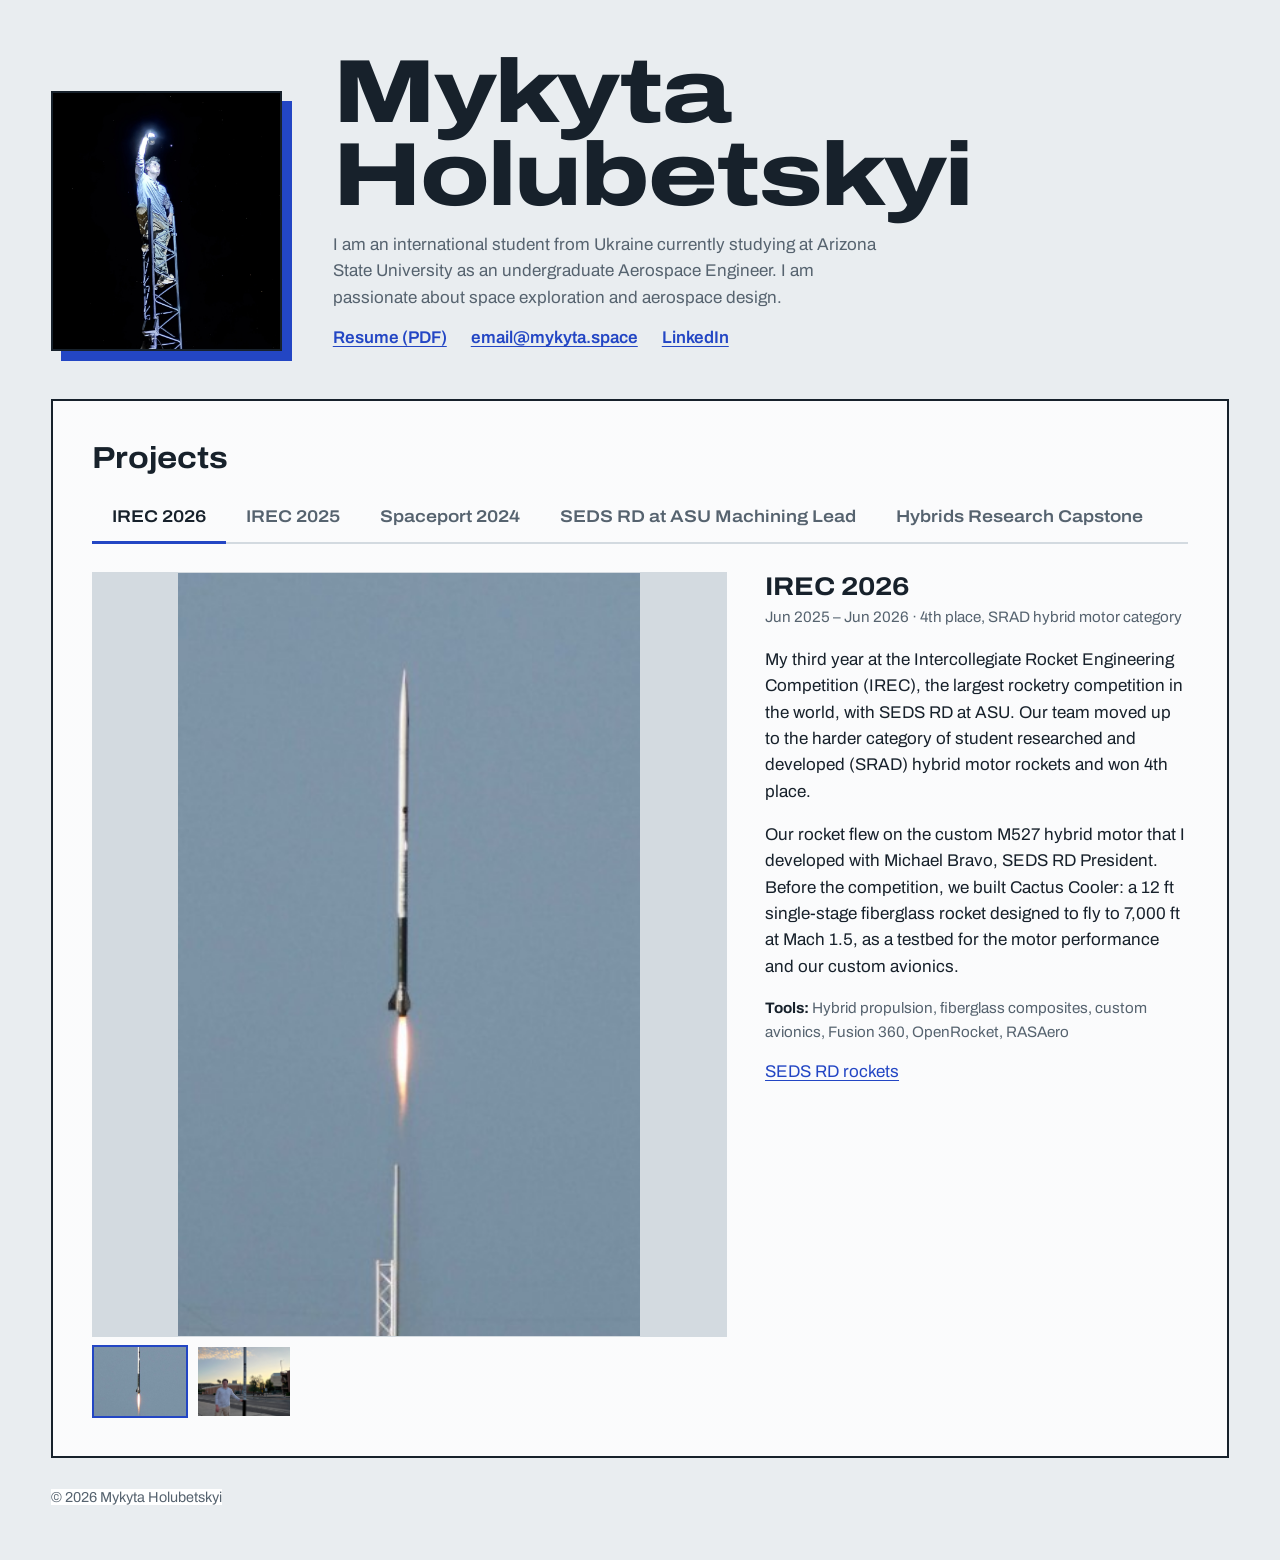
==== index.html @ a977752b "Rename Index.html to index.html" ====
<!DOCTYPE html>
<html lang="en">
<head>
  <meta charset="UTF-8">
  <meta name="viewport" content="width=device-width, initial-scale=1">
  <title>Mykyta Holubetskyi | Aerospace Engineering</title>
  <meta name="description" content="Mykyta Holubetskyi, aerospace engineering student at Arizona State University. Rocketry, hybrid propulsion, and machining projects.">

  <!-- Font (loads from Google Fonts) -->
  <link rel="preconnect" href="https://fonts.googleapis.com">
  <link rel="preconnect" href="https://fonts.gstatic.com" crossorigin>
  <link href="https://fonts.googleapis.com/css2?family=Archivo:wdth,wght@62..125,100..900&display=swap" rel="stylesheet">

  <script>
    // If a picture file is missing, show a gray box with the picture name.
    function ph(img) {
      img.onerror = null;
      var t = (img.alt || "Picture").replace(/[<&>]/g, "");
      img.src = "data:image/svg+xml;charset=utf-8," + encodeURIComponent(
        '<svg xmlns="http://www.w3.org/2000/svg" width="800" height="600">' +
        '<rect width="100%" height="100%" fill="#C9D3DB"/>' +
        '<text x="50%" y="50%" font-family="sans-serif" font-size="30" fill="#56636F" ' +
        'text-anchor="middle" dominant-baseline="middle">' + t + '</text></svg>');
    }
  </script>

  <style>
    /* ===== COLORS: change these to change the look ===== */
    :root {
      --paper: #E9EDF0;   /* page background */
      --grid:  #D3DAE0;   /* lines and empty picture areas */
      --ink:   #17212B;   /* main text and borders */
      --muted: #56636F;   /* small text */
      --accent:#2346C4;   /* links and highlights */
      --card:  #FFFFFF;   /* content areas */
    }
    @media (prefers-color-scheme: dark) {
      :root {
        --paper: #121A22; --grid: #1D2833; --ink: #E6ECF1;
        --muted: #9AA7B3; --accent: #7C97FF; --card: #18222C;
      }
    }

    * { box-sizing: border-box; }
    [hidden] { display: none !important; }

    /* ===== BACKGROUND: the picture file is images/background.jpg ===== */
    body {
      margin: 0;
      font-family: "Archivo", system-ui, -apple-system, "Segoe UI", Roboto, sans-serif;
      font-size: 1.0625rem;
      line-height: 1.55;
      color: var(--ink);
      background: var(--paper) url("images/background.jpg") center / cover fixed;
    }

    a { color: var(--accent); text-underline-offset: 3px; }
    :focus-visible { outline: 3px solid var(--accent); outline-offset: 2px; }

    .skip { position: absolute; left: -9999px; }
    .skip:focus { left: 16px; top: 16px; z-index: 10; background: var(--card); padding: 8px 12px; }

    /* ===== PAGE WIDTH: change max-width to make the site wider or narrower ===== */
    .page {
      max-width: 1440px;
      margin: 0 auto;
      padding: clamp(20px, 4vw, 64px);
    }

    /* ===== HEADER: photo and name ===== */
    .hero {
      display: grid;
      grid-template-columns: auto 1fr;
      gap: clamp(20px, 4vw, 56px);
      align-items: end;
      margin-bottom: 48px;
    }
    .photo {
      display: block;
      width: clamp(140px, 18vw, 260px);
      aspect-ratio: 1;
      object-fit: cover;
      border: 2px solid var(--ink);
      box-shadow: 10px 10px 0 var(--accent);
      background: var(--grid);
    }
    .name {
      margin: 0 0 16px;
      font-stretch: 125%;
      font-weight: 800;
      font-size: clamp(2.6rem, 7vw, 6.5rem);
      line-height: 0.92;
      letter-spacing: -0.02em;
      overflow-wrap: anywhere;
    }
    .role { margin: 0 0 14px; color: var(--muted); max-width: 56ch; }
    .links { list-style: none; padding: 0; margin: 0; display: flex; flex-wrap: wrap; gap: 8px 24px; }
    .links a { font-weight: 600; }

    /* ===== SECTIONS ===== */
    .panel {
      background: var(--card);
      border: 2px solid var(--ink);
      padding: clamp(20px, 3vw, 44px);
    }
    .panel + .panel { margin-top: 28px; }
    .panel h2 { font-stretch: 112%; font-size: 1.9rem; line-height: 1.2; margin: 0 0 18px; }

    /* Background picture of the Projects section.
       Change 80% to a lower value to see more of the picture. */
    .projects-panel {
      background:
        linear-gradient(
          color-mix(in srgb, var(--card) 80%, transparent),
          color-mix(in srgb, var(--card) 80%, transparent)
        ),
        url("images/projects-background.jpg") center / cover;
    }

    /* ===== PROJECTS ===== */
    .project-tabs {
      display: flex;
      flex-wrap: wrap;
      border-bottom: 2px solid var(--grid);
      margin-bottom: 28px;
    }
    .project-tabs button {
      font: inherit;
      font-stretch: 112%;
      font-weight: 600;
      padding: 10px 20px;
      margin-bottom: -2px;
      background: none;
      color: var(--muted);
      border: 0;
      border-bottom: 3px solid transparent;
      cursor: pointer;
    }
    .project-tabs button:hover { color: var(--ink); }
    .project-tabs button[aria-selected="true"] { color: var(--ink); border-bottom-color: var(--accent); }

    .project {
      display: grid;
      grid-template-columns: minmax(0, 1.5fr) minmax(0, 1fr);
      gap: clamp(24px, 3vw, 48px);
      align-items: start;
    }

    /* LARGE PICTURE: shows the full picture, not taller than 85% of the screen */
    .gallery-main {
      display: block;
      width: 100%;
      height: auto;
      max-height: 85vh;
      object-fit: contain;
      border: 1px solid var(--grid);
      background: var(--grid);
    }
    .thumbs { display: flex; flex-wrap: wrap; gap: 8px; margin-top: 8px; }
    .thumb { width: 96px; padding: 0; background: none; border: 2px solid transparent; cursor: pointer; }
    .thumb img { display: block; width: 100%; aspect-ratio: 4 / 3; object-fit: cover; }
    .thumb[aria-pressed="true"] { border-color: var(--accent); }

    .project h3 { font-stretch: 112%; font-size: 1.6rem; line-height: 1.2; margin: 0 0 4px; }
    .dates { margin: 0 0 14px; color: var(--muted); font-size: 0.95rem; }
    .project-info p { max-width: 60ch; }
    .tools { color: var(--muted); font-size: 0.95rem; }
    .tools strong { color: var(--ink); }

    footer { margin-top: 28px; color: var(--muted); font-size: 0.9rem; }
    footer span { background: var(--card); }

    /* ===== PHONES AND SMALL SCREENS ===== */
    @media (max-width: 800px) {
      .hero { grid-template-columns: 1fr; align-items: start; }
      .project { grid-template-columns: 1fr; }
      .thumb { width: 72px; }
    }
  </style>
</head>
<body>
  <a class="skip" href="#main">Skip to content</a>

  <div class="page">

    <!-- ===== HEADER ===== -->
    <header class="hero">
      <img class="photo" src="images/Aura_Farming_1.jpg" alt="Photo of Mykyta" width="260" height="260" onerror="ph(this)">
      <div>
        <h1 class="name">Mykyta<br>Holubetskyi</h1>
        <p class="role">I am an international student from Ukraine currently studying at Arizona State University as an
undergraduate Aerospace Engineer. I am passionate about space exploration and aerospace design.</p>
        <ul class="links">
          <li><a href="Job_Resume_3.pdf" target="_blank" rel="noopener">Resume (PDF)</a></li>
          <li><a href="mailto:email@mykyta.space">email@mykyta.space</a></li>
          <li><a href="https://www.linkedin.com/in/mykyta-holubetskyi">LinkedIn</a></li>
        </ul>
      </div>
    </header>

    <main id="main">

      <!-- ===== PROJECTS ===== -->
      <section class="panel projects-panel" aria-labelledby="projects-title">
        <h2 id="projects-title">Projects</h2>

        <!-- Project names. Each project needs ONE button here. -->
        <div class="project-tabs" role="tablist" aria-label="Projects">
          <button role="tab" id="tab-p1" aria-controls="p1" aria-selected="true">IREC 2026</button>
          <button role="tab" id="tab-p2" aria-controls="p2" aria-selected="false" tabindex="-1">IREC 2025</button>
          <button role="tab" id="tab-p3" aria-controls="p3" aria-selected="false" tabindex="-1">Spaceport 2024</button>
          <button role="tab" id="tab-p4" aria-controls="p4" aria-selected="false" tabindex="-1">SEDS RD at ASU Machining Lead</button>
          <button role="tab" id="tab-p5" aria-controls="p5" aria-selected="false" tabindex="-1">Hybrids Research Capstone</button>
        </div>

        <!-- PROJECT 1 -->
        <article id="p1" class="project" role="tabpanel" aria-labelledby="tab-p1">
          <div class="gallery">
            <img class="gallery-main" src="images/IREC_2026_1.jpg" alt="IREC 2026, picture 1" onerror="ph(this)">
            <div class="thumbs">
              <button class="thumb" aria-pressed="true"><img src="images/IREC_2026_1.jpg" alt="IREC 2026, picture 1" onerror="ph(this)"></button>
              <button class="thumb" aria-pressed="false"><img src="images/IREC_2026_2.jpg" alt="IREC 2026, picture 2" onerror="ph(this)"></button>
            </div>
          </div>
          <div class="project-info">
            <h3>IREC 2026</h3>
            <p class="dates">Jun 2025 – Jun 2026 · 4th place, SRAD hybrid motor category</p>
            <p>My third year at the Intercollegiate Rocket Engineering Competition (IREC), the largest rocketry competition in the world, with SEDS RD at ASU. Our team moved up to the harder category of student researched and developed (SRAD) hybrid motor rockets and won 4th place.</p>
            <p>Our rocket flew on the custom M527 hybrid motor that I developed with Michael Bravo, SEDS RD President. Before the competition, we built Cactus Cooler: a 12 ft single-stage fiberglass rocket designed to fly to 7,000 ft at Mach 1.5, as a testbed for the motor performance and our custom avionics.</p>
            <p class="tools"><strong>Tools:</strong> Hybrid propulsion, fiberglass composites, custom avionics, Fusion 360, OpenRocket, RASAero</p>
            <a href="https://seds-rd.space/rockets/" target="_blank" rel="noopener">SEDS RD rockets</a>
          </div>
        </article>

        <!-- PROJECT 2 -->
        <article id="p2" class="project" role="tabpanel" aria-labelledby="tab-p2" hidden>
          <div class="gallery">
            <img class="gallery-main" src="images/IREC_2025_1.jpg" alt="IREC 2025, picture 1" onerror="ph(this)">
            <div class="thumbs">
              <button class="thumb" aria-pressed="true"><img src="images/IREC_2025_1.jpg" alt="IREC 2025, picture 1" onerror="ph(this)"></button>
              <button class="thumb" aria-pressed="false"><img src="images/IREC_2025_2.jpg" alt="IREC 2025, picture 2" onerror="ph(this)"></button>
            </div>
          </div>
          <div class="project-info">
            <h3>IREC 2025</h3>
            <p class="dates">Jun 2024 – Jun 2025 · 7th place, COTS solid motor category</p>
            <p>My second IREC with SEDS RD at ASU. Our team competed in the commercial off-the-shelf (COTS) solid motor category and won 7th place in the category, and 12th place overall out of more than 170 teams from around the world.</p>
            <p>As the team grew, I worked as part of a large team with many specialized subteams. My roles across IREC included Propulsion Co-Lead, Lead Machinist, composite manufacturing, and CAD and simulation.</p>
            <p class="tools"><strong>Tools:</strong> Fusion 360, OpenRocket, RASAero, Ansys, composites, CNC, lathe</p>
            <a href="https://seds-rd.space/dustdevil/" target="_blank" rel="noopener">DustDevil rocket on the SEDS RD website</a>
          </div>
        </article>

        <!-- PROJECT 3 -->
        <article id="p3" class="project" role="tabpanel" aria-labelledby="tab-p3" hidden>
          <div class="gallery">
            <img class="gallery-main" src="images/Spaceport_2024_1.jpg" alt="Spaceport 2024, picture 1" onerror="ph(this)">
            <div class="thumbs">
              <button class="thumb" aria-pressed="true"><img src="images/Spaceport_2024_1.jpg" alt="Spaceport 2024, picture 1" onerror="ph(this)"></button>
              <button class="thumb" aria-pressed="false"><img src="images/Spaceport_2024_2.jpg" alt="Spaceport 2024, picture 2" onerror="ph(this)"></button>
            </div>
          </div>
          <div class="project-info">
            <h3>Spaceport 2024</h3>
            <p class="dates">Sep 2023 – Jun 2024 · Sportsmanship Award</p>
            <p>My first IREC, at the Spaceport America Cup, with SEDS RD at ASU. The club restarted in 2024, and I was part of it from the beginning. On a small team, I worked personally on every part of our rocket, Project Wumbo. Our team won the Sportsmanship Award.</p>
            <p>In the same year, I earned my NAR Level 1 and Level 2 high-power rocketry certifications. I designed, simulated, launched, and recovered two personal rockets: one significantly modified kit and one built from scratch.</p>
            <p class="tools"><strong>Tools:</strong> OpenRocket, RASAero, Ansys, Fusion 360</p>
            <a href="https://seds-rd.space/wumbo/" target="_blank" rel="noopener">Project Wumbo on the SEDS RD website</a>
          </div>
        </article>

        <!-- PROJECT 4 -->
        <article id="p4" class="project" role="tabpanel" aria-labelledby="tab-p4" hidden>
          <div class="gallery">
            <img class="gallery-main" src="images/Machining_1.jpg" alt="Machining, picture 1" onerror="ph(this)">
            <div class="thumbs">
              <button class="thumb" aria-pressed="true"><img src="images/Machining_1.jpg" alt="Machining, picture 1" onerror="ph(this)"></button>
              <button class="thumb" aria-pressed="false"><img src="images/Machining_2.jpg" alt="Machining, picture 2" onerror="ph(this)"></button>
              <button class="thumb" aria-pressed="false"><img src="images/Machining_3.jpg" alt="Machining, picture 3" onerror="ph(this)"></button>
              <button class="thumb" aria-pressed="false"><img src="images/Machining_4.jpg" alt="Machining, picture 4" onerror="ph(this)"></button>
              <button class="thumb" aria-pressed="false"><img src="images/Machining_5.jpg" alt="Machining, picture 5" onerror="ph(this)"></button>
              <button class="thumb" aria-pressed="false"><img src="images/Machining_6.jpg" alt="Machining, picture 6" onerror="ph(this)"></button>
              <button class="thumb" aria-pressed="false"><img src="images/Machining_7.jpg" alt="Machining, picture 7" onerror="ph(this)"></button>
              <button class="thumb" aria-pressed="false"><img src="images/Machining_8.jpg" alt="Machining, picture 8" onerror="ph(this)"></button>
            </div>
          </div>
          <div class="project-info">
            <h3>SEDS RD at ASU Machining Lead</h3>
            <p class="dates">Oct 2023 – Present</p>
            <p>As Lead Machinist for the Students for the Exploration and Development of Space Rocketry Division (SEDS RD) at ASU, I manufacture parts for our competition rockets and motor test hardware.</p>
            <p>I grew from a member of a small team working on every part of the rocket to leading others on complex collaborative projects. I also led a Rocketry Certification Class of 8 new members, where I taught rocketry fundamentals and guided them to their L1 certification.</p>
            <p class="tools"><strong>Tools:</strong> CNC, lathe, TIG welding, MIG welding, soldering, composites, Fusion 360</p>
            <a href="https://seds-rd.space/" target="_blank" rel="noopener">SEDS RD at ASU website</a>
          </div>
        </article>

        <!-- PROJECT 5 -->
        <article id="p5" class="project" role="tabpanel" aria-labelledby="tab-p5" hidden>
          <div class="gallery">
            <img class="gallery-main" src="images/Hybrids_1.jpg" alt="Hybrid motor research, picture 1" onerror="ph(this)">
            <div class="thumbs">
              <button class="thumb" aria-pressed="true"><img src="images/Hybrids_1.jpg" alt="Hybrid motor research, picture 1" onerror="ph(this)"></button>
              <button class="thumb" aria-pressed="false"><img src="images/Hybrids_2.jpg" alt="Hybrid motor research, picture 2" onerror="ph(this)"></button>
            </div>
          </div>
          <div class="project-info">
            <h3>Hybrids Research Capstone</h3>
            <p class="dates">Sep 2025 – Jun 2026 · Custom Hybrid Motor M527</p>
            <p>With Michael Bravo, SEDS RD President, I developed a custom liquid nitrous oxide hybrid rocket motor for IREC 2026. The motor uses a 3D printed fuel grain with complex geometry and reached 600.51 lbf peak thrust.</p>
            <p>To test the motor, we developed a static fire test stand with a load cell and a fueling setup, and conducted 8 hot fires. I diagnosed and fixed defective valves, leaking piping, cryogenic temperature management, and suboptimal ignition.</p>
            <p class="tools"><strong>Tools:</strong> Hybrid propulsion, liquid nitrous oxide, 3D printed fuel grain, load cell data acquisition, static fire test stand, cryogenic fueling</p>
          </div>
        </article>

      </section>
    </main>

    <footer><span>&copy; <span id="year"></span> Mykyta Holubetskyi</span></footer>
  </div>

  <script>
    // Project tabs (mouse and keyboard)
    var tabs = Array.prototype.slice.call(document.querySelectorAll('.project-tabs [role="tab"]'));
    function select(tab, focus) {
      tabs.forEach(function (t) {
        var on = t === tab;
        t.setAttribute("aria-selected", on);
        t.tabIndex = on ? 0 : -1;
        var panel = document.getElementById(t.getAttribute("aria-controls"));
        if (panel) panel.hidden = !on;
      });
      if (focus) tab.focus();
    }
    tabs.forEach(function (t, i) {
      t.addEventListener("click", function () { select(t); });
      t.addEventListener("keydown", function (e) {
        var j = null;
        if (e.key === "ArrowRight") j = (i + 1) % tabs.length;
        else if (e.key === "ArrowLeft") j = (i - 1 + tabs.length) % tabs.length;
        else if (e.key === "Home") j = 0;
        else if (e.key === "End") j = tabs.length - 1;
        if (j !== null) { e.preventDefault(); select(tabs[j], true); }
      });
    });

    // Picture galleries: select a small picture to show it large
    document.querySelectorAll(".gallery").forEach(function (g) {
      var big = g.querySelector(".gallery-main");
      var thumbs = g.querySelectorAll(".thumb");
      thumbs.forEach(function (b) {
        b.addEventListener("click", function () {
          var img = b.querySelector("img");
          big.src = img.src;
          big.alt = img.alt;
          thumbs.forEach(function (x) { x.setAttribute("aria-pressed", x === b); });
        });
      });
    });

    document.getElementById("year").textContent = new Date().getFullYear();
  </script>
</body>
</html>
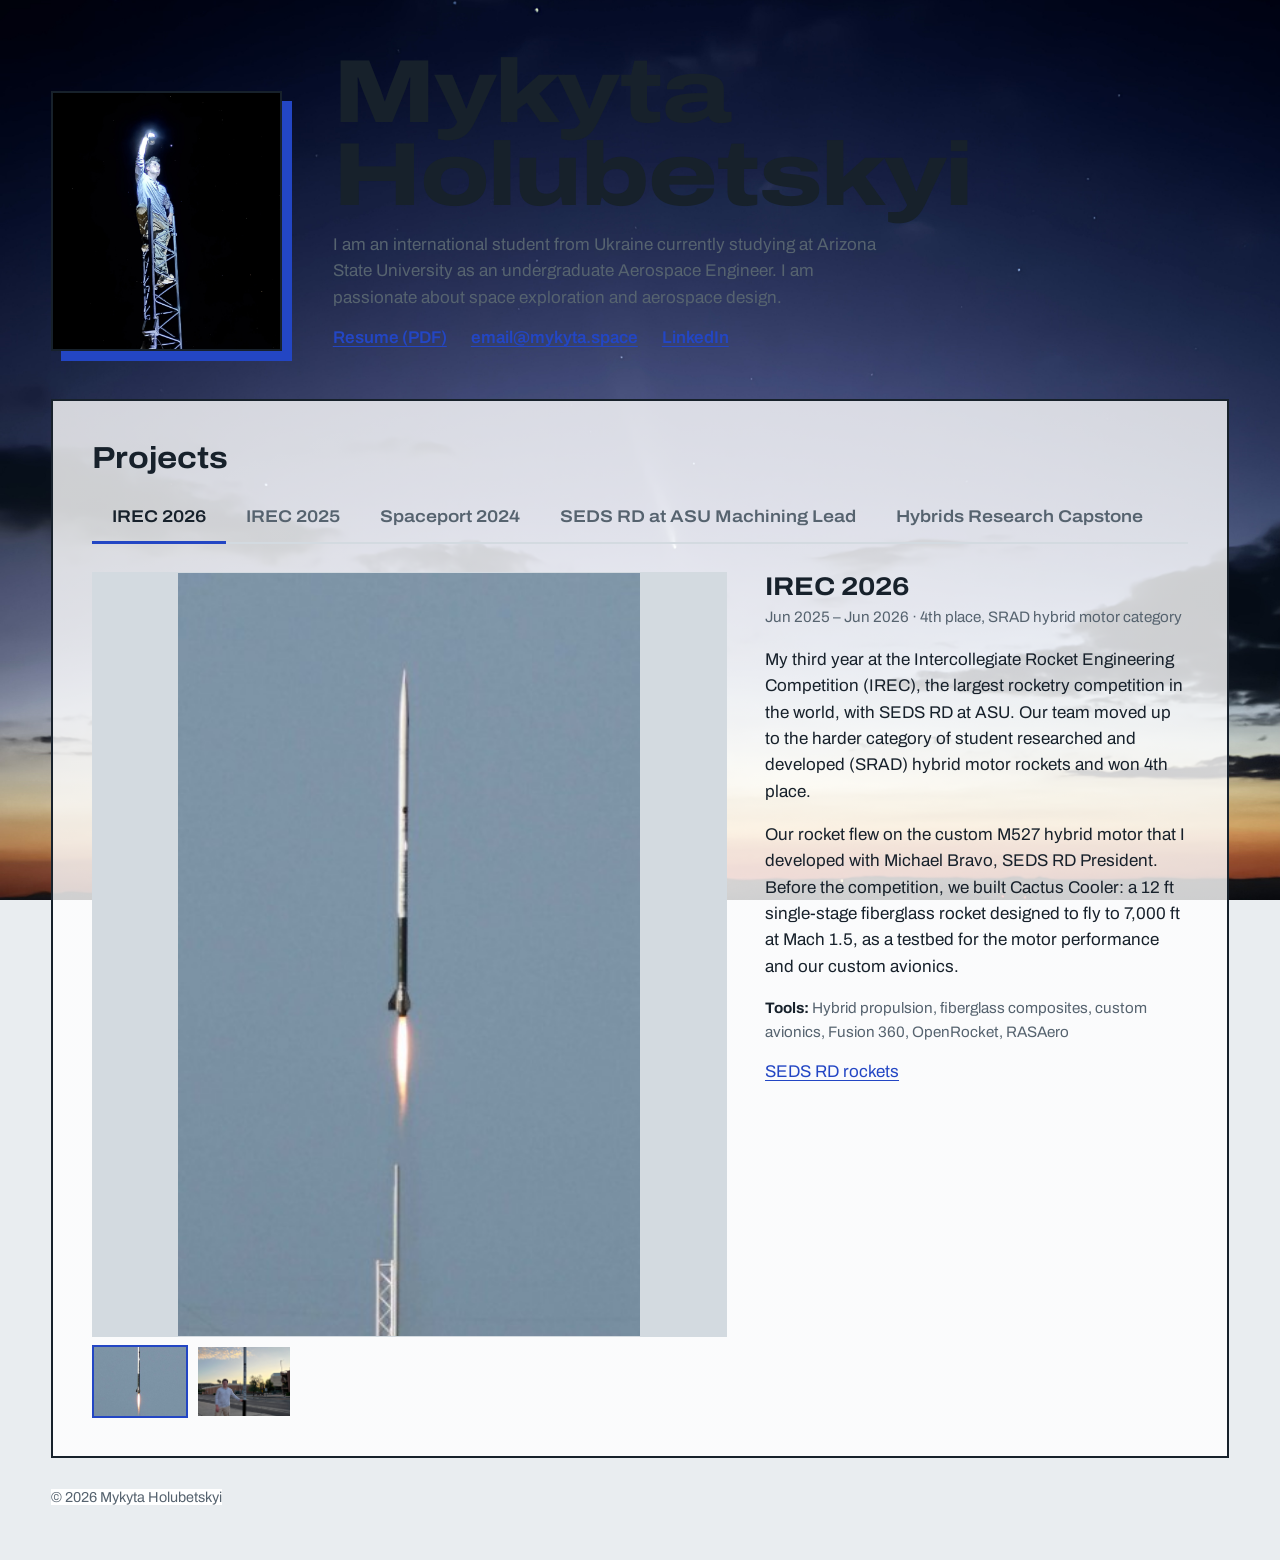
==== commit b481f8b2: "Update print statement to reflect farewell message" ====
--- a/index.html
+++ b/index.html
@@ -51,7 +51,7 @@
       font-size: 1.0625rem;
       line-height: 1.55;
       color: var(--ink);
-      background: var(--paper) url("images/background.jpg") center / cover fixed;
+      background: var(--paper) url("images/Background.jpg") center / cover fixed;
     }
 
     a { color: var(--accent); text-underline-offset: 3px; }
@@ -238,7 +238,6 @@
             <img class="gallery-main" src="images/IREC_2025_1.jpg" alt="IREC 2025, picture 1" onerror="ph(this)">
             <div class="thumbs">
               <button class="thumb" aria-pressed="true"><img src="images/IREC_2025_1.jpg" alt="IREC 2025, picture 1" onerror="ph(this)"></button>
-              <button class="thumb" aria-pressed="false"><img src="images/IREC_2025_2.jpg" alt="IREC 2025, picture 2" onerror="ph(this)"></button>
             </div>
           </div>
           <div class="project-info">
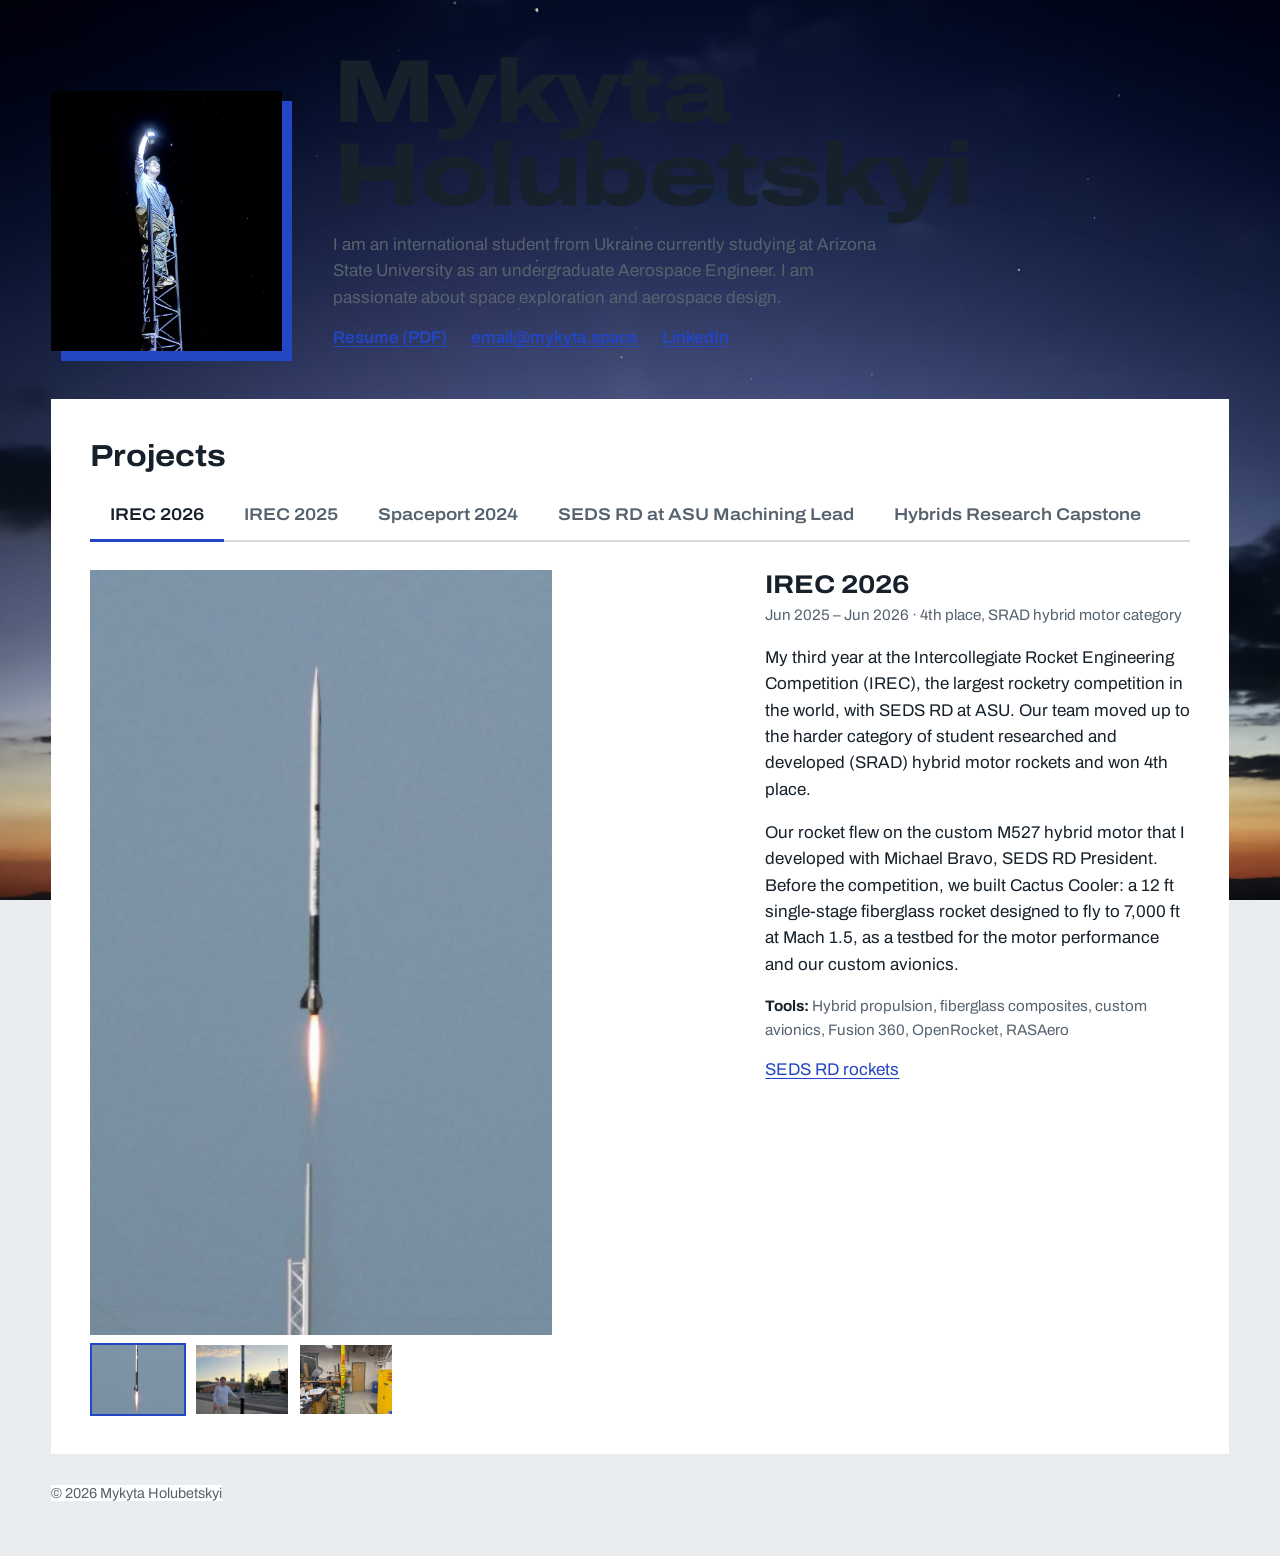
==== commit ae5d251d: "Alpha design revisions" ====
--- a/index.html
+++ b/index.html
@@ -44,7 +44,7 @@
     * { box-sizing: border-box; }
     [hidden] { display: none !important; }
 
-    /* ===== BACKGROUND: the picture file is images/background.jpg ===== */
+    /* ===== BACKGROUND: the picture file is images/Background.jpg ===== */
     body {
       margin: 0;
       font-family: "Archivo", system-ui, -apple-system, "Segoe UI", Roboto, sans-serif;
@@ -80,7 +80,6 @@
       width: clamp(140px, 18vw, 260px);
       aspect-ratio: 1;
       object-fit: cover;
-      border: 2px solid var(--ink);
       box-shadow: 10px 10px 0 var(--accent);
       background: var(--grid);
     }
@@ -100,7 +99,6 @@
     /* ===== SECTIONS ===== */
     .panel {
       background: var(--card);
-      border: 2px solid var(--ink);
       padding: clamp(20px, 3vw, 44px);
     }
     .panel + .panel { margin-top: 28px; }
@@ -114,7 +112,8 @@
           color-mix(in srgb, var(--card) 80%, transparent),
           color-mix(in srgb, var(--card) 80%, transparent)
         ),
-        url("images/projects-background.jpg") center / cover;
+        url("images/projects-background.jpg") center / cover,
+        var(--card);
     }
 
     /* ===== PROJECTS ===== */
@@ -139,6 +138,9 @@
     .project-tabs button:hover { color: var(--ink); }
     .project-tabs button[aria-selected="true"] { color: var(--ink); border-bottom-color: var(--accent); }
 
+    /* ANIMATION: the area that holds the projects */
+    .project-stage { position: relative; overflow-x: hidden; overflow-x: clip; }
+
     .project {
       display: grid;
       grid-template-columns: minmax(0, 1.5fr) minmax(0, 1fr);
@@ -153,8 +155,7 @@
       height: auto;
       max-height: 85vh;
       object-fit: contain;
-      border: 1px solid var(--grid);
-      background: var(--grid);
+      object-position: left top;
     }
     .thumbs { display: flex; flex-wrap: wrap; gap: 8px; margin-top: 8px; }
     .thumb { width: 96px; padding: 0; background: none; border: 2px solid transparent; cursor: pointer; }
@@ -213,6 +214,8 @@
           <button role="tab" id="tab-p5" aria-controls="p5" aria-selected="false" tabindex="-1">Hybrids Research Capstone</button>
         </div>
 
+        <div class="project-stage">
+
         <!-- PROJECT 1 -->
         <article id="p1" class="project" role="tabpanel" aria-labelledby="tab-p1">
           <div class="gallery">
@@ -220,6 +223,7 @@
             <div class="thumbs">
               <button class="thumb" aria-pressed="true"><img src="images/IREC_2026_1.jpg" alt="IREC 2026, picture 1" onerror="ph(this)"></button>
               <button class="thumb" aria-pressed="false"><img src="images/IREC_2026_2.jpg" alt="IREC 2026, picture 2" onerror="ph(this)"></button>
+              <button class="thumb" aria-pressed="false"><img src="images/Cactus_Cooler_1.jpg" alt="Cactus Cooler rocket" onerror="ph(this)"></button>
             </div>
           </div>
           <div class="project-info">
@@ -238,6 +242,8 @@
             <img class="gallery-main" src="images/IREC_2025_1.jpg" alt="IREC 2025, picture 1" onerror="ph(this)">
             <div class="thumbs">
               <button class="thumb" aria-pressed="true"><img src="images/IREC_2025_1.jpg" alt="IREC 2025, picture 1" onerror="ph(this)"></button>
+              <button class="thumb" aria-pressed="false"><img src="images/IREC_2025_2.jpg" alt="IREC 2025, picture 2" onerror="ph(this)"></button>
+              <button class="thumb" aria-pressed="false"><img src="images/IREC_2025_3.jpg" alt="IREC 2025, picture 3" onerror="ph(this)"></button>
             </div>
           </div>
           <div class="project-info">
@@ -256,7 +262,6 @@
             <img class="gallery-main" src="images/Spaceport_2024_1.jpg" alt="Spaceport 2024, picture 1" onerror="ph(this)">
             <div class="thumbs">
               <button class="thumb" aria-pressed="true"><img src="images/Spaceport_2024_1.jpg" alt="Spaceport 2024, picture 1" onerror="ph(this)"></button>
-              <button class="thumb" aria-pressed="false"><img src="images/Spaceport_2024_2.jpg" alt="Spaceport 2024, picture 2" onerror="ph(this)"></button>
             </div>
           </div>
           <div class="project-info">
@@ -312,6 +317,7 @@
           </div>
         </article>
 
+        </div>
       </section>
     </main>
 
@@ -319,18 +325,73 @@
   </div>
 
   <script>
-    // Project tabs (mouse and keyboard)
+    // Project tabs (mouse and keyboard) with a gliding animation
+    // ANIMATION SETTINGS: change these values
+    var GLIDE = 120;     // distance that a project glides, in pixels
+    var FADE_OUT = 220;  // time for the old project to glide out, in milliseconds
+    var FADE_IN  = 480;  // time for the new project to glide in, in milliseconds
+    var EASE = "cubic-bezier(0.2, 0.7, 0.2, 1)";
+
     var tabs = Array.prototype.slice.call(document.querySelectorAll('.project-tabs [role="tab"]'));
+    var stage = document.querySelector(".project-stage");
+    var reduceMotion = window.matchMedia("(prefers-reduced-motion: reduce)");
+    var step = 0;
+
+    function showOnly(panel) {
+      stage.querySelectorAll(".project").forEach(function (p) { p.hidden = p !== panel; });
+    }
+
     function select(tab, focus) {
       tabs.forEach(function (t) {
         var on = t === tab;
         t.setAttribute("aria-selected", on);
         t.tabIndex = on ? 0 : -1;
-        var panel = document.getElementById(t.getAttribute("aria-controls"));
-        if (panel) panel.hidden = !on;
       });
       if (focus) tab.focus();
-    }
+
+      var next = document.getElementById(tab.getAttribute("aria-controls"));
+      var prev = stage.querySelector(".project:not([hidden])");
+      if (!next || prev === next) return;
+
+      // No animation if the person asks for less motion, or the browser is old
+      if (reduceMotion.matches || !stage.animate || !prev) { showOnly(next); return; }
+
+      var mine = ++step;
+      var startHeight = stage.offsetHeight;
+
+      // Direction: a project to the right glides in from the right
+      var order = tabs.map(function (t) { return t.getAttribute("aria-controls"); });
+      var dir = order.indexOf(next.id) > order.indexOf(prev.id) ? 1 : -1;
+
+      // 1. Glide out the old project
+      var out = prev.animate(
+        [{ opacity: 1, transform: "none" }, { opacity: 0, transform: "translateX(" + (-dir * GLIDE) + "px)" }],
+        { duration: FADE_OUT, easing: "cubic-bezier(0.4, 0, 1, 1)", fill: "forwards" }
+      );
+      out.onfinish = function () {
+        out.cancel();
+        if (mine !== step) return;   // another tab was selected during the fade
+
+        // 2. Show the new project
+        showOnly(next);
+        var endHeight = stage.offsetHeight;
+
+        // 3. Smoothly change the height of the area
+        stage.style.overflow = "hidden";
+        var grow = stage.animate(
+          [{ height: startHeight + "px" }, { height: endHeight + "px" }],
+          { duration: FADE_IN, easing: EASE }
+        );
+        grow.onfinish = grow.oncancel = function () { if (mine === step) stage.style.overflow = ""; };
+
+        // 4. Glide in the new project from the side
+        next.animate(
+          [{ opacity: 0, transform: "translateX(" + (dir * GLIDE) + "px)" }, { opacity: 1, transform: "none" }],
+          { duration: FADE_IN, easing: EASE }
+        );
+      };
+    }
+
     tabs.forEach(function (t, i) {
       t.addEventListener("click", function () { select(t); });
       t.addEventListener("keydown", function (e) {
@@ -350,8 +411,12 @@
       thumbs.forEach(function (b) {
         b.addEventListener("click", function () {
           var img = b.querySelector("img");
+          if (big.src === img.src) return;
           big.src = img.src;
           big.alt = img.alt;
+          if (big.animate && !reduceMotion.matches) {
+            big.animate([{ opacity: 0.25 }, { opacity: 1 }], { duration: 300, easing: "ease-out" });
+          }
           thumbs.forEach(function (x) { x.setAttribute("aria-pressed", x === b); });
         });
       });
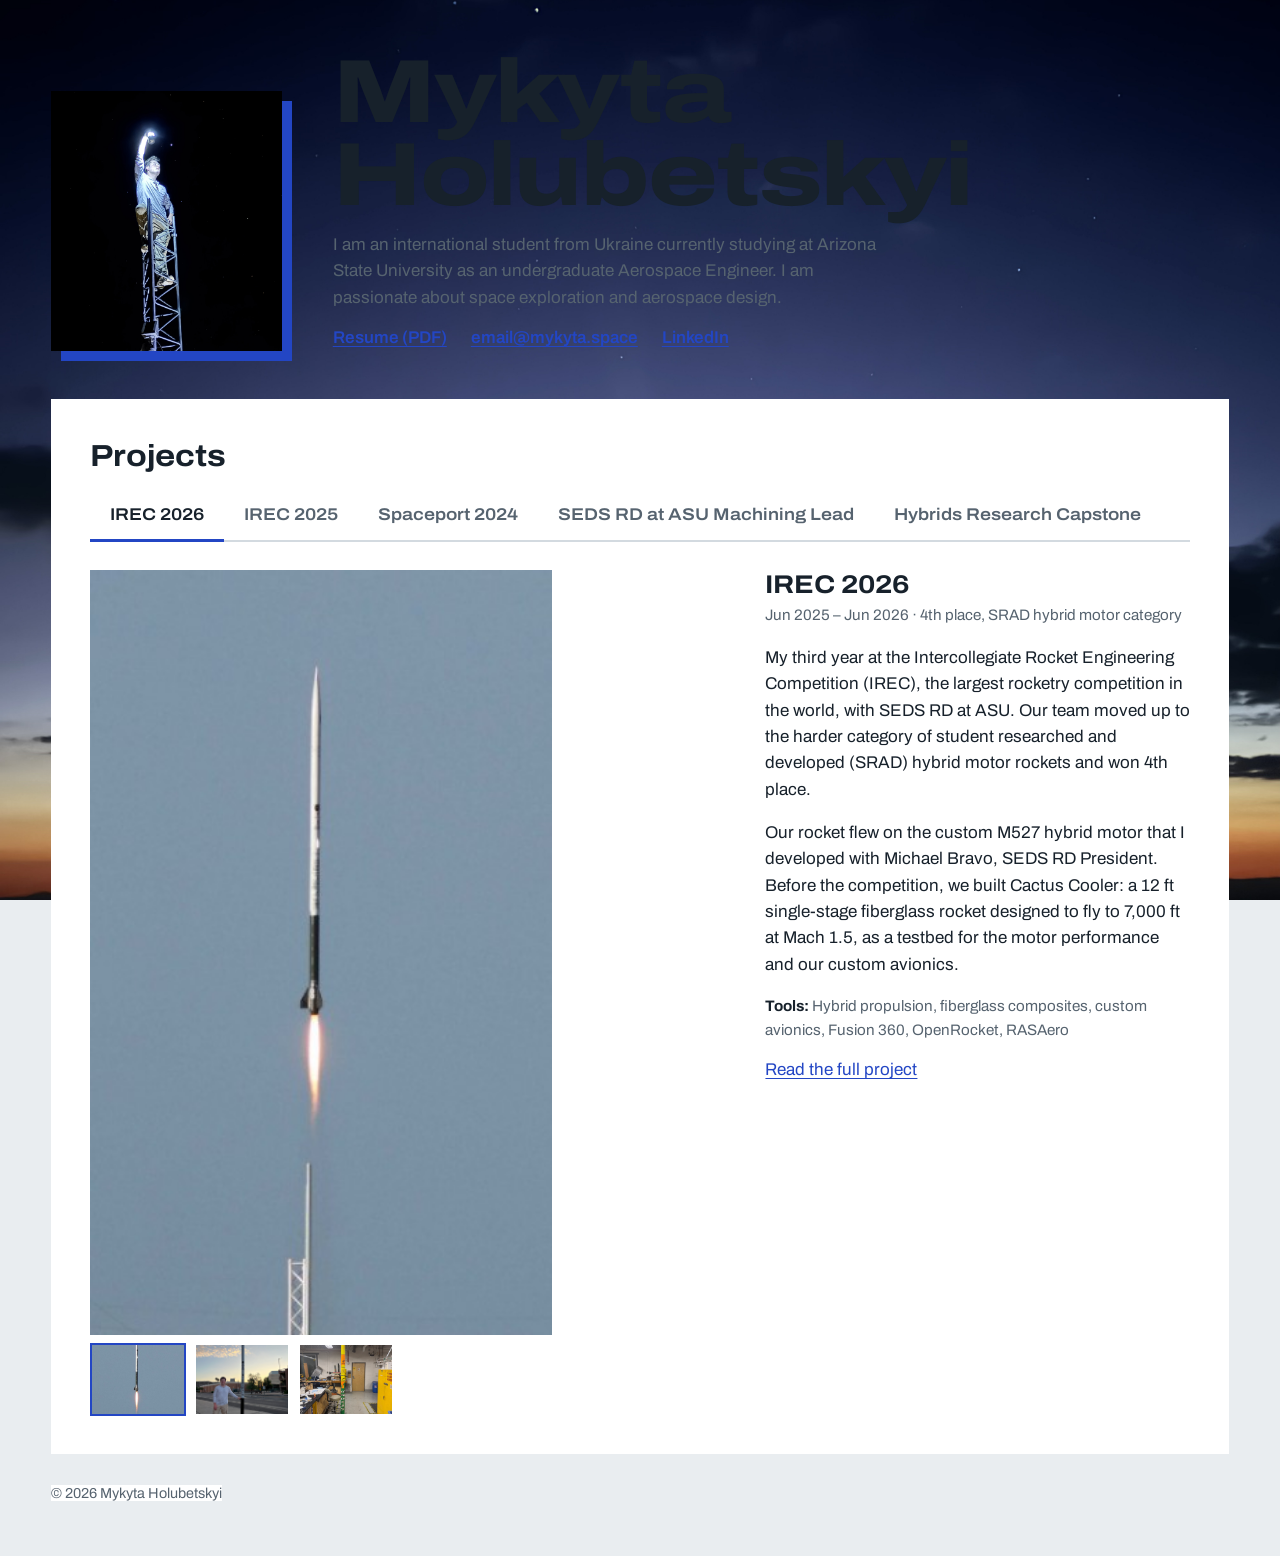
==== commit a71ff8a2: "Extra Pages foe Each project are added" ====
--- a/index.html
+++ b/index.html
@@ -1,428 +1,444 @@
-<!DOCTYPE html>
-<html lang="en">
-<head>
-  <meta charset="UTF-8">
-  <meta name="viewport" content="width=device-width, initial-scale=1">
-  <title>Mykyta Holubetskyi | Aerospace Engineering</title>
-  <meta name="description" content="Mykyta Holubetskyi, aerospace engineering student at Arizona State University. Rocketry, hybrid propulsion, and machining projects.">
-
-  <!-- Font (loads from Google Fonts) -->
-  <link rel="preconnect" href="https://fonts.googleapis.com">
-  <link rel="preconnect" href="https://fonts.gstatic.com" crossorigin>
-  <link href="https://fonts.googleapis.com/css2?family=Archivo:wdth,wght@62..125,100..900&display=swap" rel="stylesheet">
-
-  <script>
-    // If a picture file is missing, show a gray box with the picture name.
-    function ph(img) {
-      img.onerror = null;
-      var t = (img.alt || "Picture").replace(/[<&>]/g, "");
-      img.src = "data:image/svg+xml;charset=utf-8," + encodeURIComponent(
-        '<svg xmlns="http://www.w3.org/2000/svg" width="800" height="600">' +
-        '<rect width="100%" height="100%" fill="#C9D3DB"/>' +
-        '<text x="50%" y="50%" font-family="sans-serif" font-size="30" fill="#56636F" ' +
-        'text-anchor="middle" dominant-baseline="middle">' + t + '</text></svg>');
-    }
-  </script>
-
-  <style>
-    /* ===== COLORS: change these to change the look ===== */
-    :root {
-      --paper: #E9EDF0;   /* page background */
-      --grid:  #D3DAE0;   /* lines and empty picture areas */
-      --ink:   #17212B;   /* main text and borders */
-      --muted: #56636F;   /* small text */
-      --accent:#2346C4;   /* links and highlights */
-      --card:  #FFFFFF;   /* content areas */
-    }
-    @media (prefers-color-scheme: dark) {
-      :root {
-        --paper: #121A22; --grid: #1D2833; --ink: #E6ECF1;
-        --muted: #9AA7B3; --accent: #7C97FF; --card: #18222C;
-      }
-    }
-
-    * { box-sizing: border-box; }
-    [hidden] { display: none !important; }
-
-    /* ===== BACKGROUND: the picture file is images/Background.jpg ===== */
-    body {
-      margin: 0;
-      font-family: "Archivo", system-ui, -apple-system, "Segoe UI", Roboto, sans-serif;
-      font-size: 1.0625rem;
-      line-height: 1.55;
-      color: var(--ink);
-      background: var(--paper) url("images/Background.jpg") center / cover fixed;
-    }
-
-    a { color: var(--accent); text-underline-offset: 3px; }
-    :focus-visible { outline: 3px solid var(--accent); outline-offset: 2px; }
-
-    .skip { position: absolute; left: -9999px; }
-    .skip:focus { left: 16px; top: 16px; z-index: 10; background: var(--card); padding: 8px 12px; }
-
-    /* ===== PAGE WIDTH: change max-width to make the site wider or narrower ===== */
-    .page {
-      max-width: 1440px;
-      margin: 0 auto;
-      padding: clamp(20px, 4vw, 64px);
-    }
-
-    /* ===== HEADER: photo and name ===== */
-    .hero {
-      display: grid;
-      grid-template-columns: auto 1fr;
-      gap: clamp(20px, 4vw, 56px);
-      align-items: end;
-      margin-bottom: 48px;
-    }
-    .photo {
-      display: block;
-      width: clamp(140px, 18vw, 260px);
-      aspect-ratio: 1;
-      object-fit: cover;
-      box-shadow: 10px 10px 0 var(--accent);
-      background: var(--grid);
-    }
-    .name {
-      margin: 0 0 16px;
-      font-stretch: 125%;
-      font-weight: 800;
-      font-size: clamp(2.6rem, 7vw, 6.5rem);
-      line-height: 0.92;
-      letter-spacing: -0.02em;
-      overflow-wrap: anywhere;
-    }
-    .role { margin: 0 0 14px; color: var(--muted); max-width: 56ch; }
-    .links { list-style: none; padding: 0; margin: 0; display: flex; flex-wrap: wrap; gap: 8px 24px; }
-    .links a { font-weight: 600; }
-
-    /* ===== SECTIONS ===== */
-    .panel {
-      background: var(--card);
-      padding: clamp(20px, 3vw, 44px);
-    }
-    .panel + .panel { margin-top: 28px; }
-    .panel h2 { font-stretch: 112%; font-size: 1.9rem; line-height: 1.2; margin: 0 0 18px; }
-
-    /* Background picture of the Projects section.
-       Change 80% to a lower value to see more of the picture. */
-    .projects-panel {
-      background:
-        linear-gradient(
-          color-mix(in srgb, var(--card) 80%, transparent),
-          color-mix(in srgb, var(--card) 80%, transparent)
-        ),
-        url("images/projects-background.jpg") center / cover,
-        var(--card);
-    }
-
-    /* ===== PROJECTS ===== */
-    .project-tabs {
-      display: flex;
-      flex-wrap: wrap;
-      border-bottom: 2px solid var(--grid);
-      margin-bottom: 28px;
-    }
-    .project-tabs button {
-      font: inherit;
-      font-stretch: 112%;
-      font-weight: 600;
-      padding: 10px 20px;
-      margin-bottom: -2px;
-      background: none;
-      color: var(--muted);
-      border: 0;
-      border-bottom: 3px solid transparent;
-      cursor: pointer;
-    }
-    .project-tabs button:hover { color: var(--ink); }
-    .project-tabs button[aria-selected="true"] { color: var(--ink); border-bottom-color: var(--accent); }
-
-    /* ANIMATION: the area that holds the projects */
-    .project-stage { position: relative; overflow-x: hidden; overflow-x: clip; }
-
-    .project {
-      display: grid;
-      grid-template-columns: minmax(0, 1.5fr) minmax(0, 1fr);
-      gap: clamp(24px, 3vw, 48px);
-      align-items: start;
-    }
-
-    /* LARGE PICTURE: shows the full picture, not taller than 85% of the screen */
-    .gallery-main {
-      display: block;
-      width: 100%;
-      height: auto;
-      max-height: 85vh;
-      object-fit: contain;
-      object-position: left top;
-    }
-    .thumbs { display: flex; flex-wrap: wrap; gap: 8px; margin-top: 8px; }
-    .thumb { width: 96px; padding: 0; background: none; border: 2px solid transparent; cursor: pointer; }
-    .thumb img { display: block; width: 100%; aspect-ratio: 4 / 3; object-fit: cover; }
-    .thumb[aria-pressed="true"] { border-color: var(--accent); }
-
-    .project h3 { font-stretch: 112%; font-size: 1.6rem; line-height: 1.2; margin: 0 0 4px; }
-    .dates { margin: 0 0 14px; color: var(--muted); font-size: 0.95rem; }
-    .project-info p { max-width: 60ch; }
-    .tools { color: var(--muted); font-size: 0.95rem; }
-    .tools strong { color: var(--ink); }
-
-    footer { margin-top: 28px; color: var(--muted); font-size: 0.9rem; }
-    footer span { background: var(--card); }
-
-    /* ===== PHONES AND SMALL SCREENS ===== */
-    @media (max-width: 800px) {
-      .hero { grid-template-columns: 1fr; align-items: start; }
-      .project { grid-template-columns: 1fr; }
-      .thumb { width: 72px; }
-    }
-  </style>
-</head>
-<body>
-  <a class="skip" href="#main">Skip to content</a>
-
-  <div class="page">
-
-    <!-- ===== HEADER ===== -->
-    <header class="hero">
-      <img class="photo" src="images/Aura_Farming_1.jpg" alt="Photo of Mykyta" width="260" height="260" onerror="ph(this)">
-      <div>
-        <h1 class="name">Mykyta<br>Holubetskyi</h1>
-        <p class="role">I am an international student from Ukraine currently studying at Arizona State University as an
-undergraduate Aerospace Engineer. I am passionate about space exploration and aerospace design.</p>
-        <ul class="links">
-          <li><a href="Job_Resume_3.pdf" target="_blank" rel="noopener">Resume (PDF)</a></li>
-          <li><a href="mailto:email@mykyta.space">email@mykyta.space</a></li>
-          <li><a href="https://www.linkedin.com/in/mykyta-holubetskyi">LinkedIn</a></li>
-        </ul>
-      </div>
-    </header>
-
-    <main id="main">
-
-      <!-- ===== PROJECTS ===== -->
-      <section class="panel projects-panel" aria-labelledby="projects-title">
-        <h2 id="projects-title">Projects</h2>
-
-        <!-- Project names. Each project needs ONE button here. -->
-        <div class="project-tabs" role="tablist" aria-label="Projects">
-          <button role="tab" id="tab-p1" aria-controls="p1" aria-selected="true">IREC 2026</button>
-          <button role="tab" id="tab-p2" aria-controls="p2" aria-selected="false" tabindex="-1">IREC 2025</button>
-          <button role="tab" id="tab-p3" aria-controls="p3" aria-selected="false" tabindex="-1">Spaceport 2024</button>
-          <button role="tab" id="tab-p4" aria-controls="p4" aria-selected="false" tabindex="-1">SEDS RD at ASU Machining Lead</button>
-          <button role="tab" id="tab-p5" aria-controls="p5" aria-selected="false" tabindex="-1">Hybrids Research Capstone</button>
-        </div>
-
-        <div class="project-stage">
-
-        <!-- PROJECT 1 -->
-        <article id="p1" class="project" role="tabpanel" aria-labelledby="tab-p1">
-          <div class="gallery">
-            <img class="gallery-main" src="images/IREC_2026_1.jpg" alt="IREC 2026, picture 1" onerror="ph(this)">
-            <div class="thumbs">
-              <button class="thumb" aria-pressed="true"><img src="images/IREC_2026_1.jpg" alt="IREC 2026, picture 1" onerror="ph(this)"></button>
-              <button class="thumb" aria-pressed="false"><img src="images/IREC_2026_2.jpg" alt="IREC 2026, picture 2" onerror="ph(this)"></button>
-              <button class="thumb" aria-pressed="false"><img src="images/Cactus_Cooler_1.jpg" alt="Cactus Cooler rocket" onerror="ph(this)"></button>
-            </div>
-          </div>
-          <div class="project-info">
-            <h3>IREC 2026</h3>
-            <p class="dates">Jun 2025 – Jun 2026 · 4th place, SRAD hybrid motor category</p>
-            <p>My third year at the Intercollegiate Rocket Engineering Competition (IREC), the largest rocketry competition in the world, with SEDS RD at ASU. Our team moved up to the harder category of student researched and developed (SRAD) hybrid motor rockets and won 4th place.</p>
-            <p>Our rocket flew on the custom M527 hybrid motor that I developed with Michael Bravo, SEDS RD President. Before the competition, we built Cactus Cooler: a 12 ft single-stage fiberglass rocket designed to fly to 7,000 ft at Mach 1.5, as a testbed for the motor performance and our custom avionics.</p>
-            <p class="tools"><strong>Tools:</strong> Hybrid propulsion, fiberglass composites, custom avionics, Fusion 360, OpenRocket, RASAero</p>
-            <a href="https://seds-rd.space/rockets/" target="_blank" rel="noopener">SEDS RD rockets</a>
-          </div>
-        </article>
-
-        <!-- PROJECT 2 -->
-        <article id="p2" class="project" role="tabpanel" aria-labelledby="tab-p2" hidden>
-          <div class="gallery">
-            <img class="gallery-main" src="images/IREC_2025_1.jpg" alt="IREC 2025, picture 1" onerror="ph(this)">
-            <div class="thumbs">
-              <button class="thumb" aria-pressed="true"><img src="images/IREC_2025_1.jpg" alt="IREC 2025, picture 1" onerror="ph(this)"></button>
-              <button class="thumb" aria-pressed="false"><img src="images/IREC_2025_2.jpg" alt="IREC 2025, picture 2" onerror="ph(this)"></button>
-              <button class="thumb" aria-pressed="false"><img src="images/IREC_2025_3.jpg" alt="IREC 2025, picture 3" onerror="ph(this)"></button>
-            </div>
-          </div>
-          <div class="project-info">
-            <h3>IREC 2025</h3>
-            <p class="dates">Jun 2024 – Jun 2025 · 7th place, COTS solid motor category</p>
-            <p>My second IREC with SEDS RD at ASU. Our team competed in the commercial off-the-shelf (COTS) solid motor category and won 7th place in the category, and 12th place overall out of more than 170 teams from around the world.</p>
-            <p>As the team grew, I worked as part of a large team with many specialized subteams. My roles across IREC included Propulsion Co-Lead, Lead Machinist, composite manufacturing, and CAD and simulation.</p>
-            <p class="tools"><strong>Tools:</strong> Fusion 360, OpenRocket, RASAero, Ansys, composites, CNC, lathe</p>
-            <a href="https://seds-rd.space/dustdevil/" target="_blank" rel="noopener">DustDevil rocket on the SEDS RD website</a>
-          </div>
-        </article>
-
-        <!-- PROJECT 3 -->
-        <article id="p3" class="project" role="tabpanel" aria-labelledby="tab-p3" hidden>
-          <div class="gallery">
-            <img class="gallery-main" src="images/Spaceport_2024_1.jpg" alt="Spaceport 2024, picture 1" onerror="ph(this)">
-            <div class="thumbs">
-              <button class="thumb" aria-pressed="true"><img src="images/Spaceport_2024_1.jpg" alt="Spaceport 2024, picture 1" onerror="ph(this)"></button>
-            </div>
-          </div>
-          <div class="project-info">
-            <h3>Spaceport 2024</h3>
-            <p class="dates">Sep 2023 – Jun 2024 · Sportsmanship Award</p>
-            <p>My first IREC, at the Spaceport America Cup, with SEDS RD at ASU. The club restarted in 2024, and I was part of it from the beginning. On a small team, I worked personally on every part of our rocket, Project Wumbo. Our team won the Sportsmanship Award.</p>
-            <p>In the same year, I earned my NAR Level 1 and Level 2 high-power rocketry certifications. I designed, simulated, launched, and recovered two personal rockets: one significantly modified kit and one built from scratch.</p>
-            <p class="tools"><strong>Tools:</strong> OpenRocket, RASAero, Ansys, Fusion 360</p>
-            <a href="https://seds-rd.space/wumbo/" target="_blank" rel="noopener">Project Wumbo on the SEDS RD website</a>
-          </div>
-        </article>
-
-        <!-- PROJECT 4 -->
-        <article id="p4" class="project" role="tabpanel" aria-labelledby="tab-p4" hidden>
-          <div class="gallery">
-            <img class="gallery-main" src="images/Machining_1.jpg" alt="Machining, picture 1" onerror="ph(this)">
-            <div class="thumbs">
-              <button class="thumb" aria-pressed="true"><img src="images/Machining_1.jpg" alt="Machining, picture 1" onerror="ph(this)"></button>
-              <button class="thumb" aria-pressed="false"><img src="images/Machining_2.jpg" alt="Machining, picture 2" onerror="ph(this)"></button>
-              <button class="thumb" aria-pressed="false"><img src="images/Machining_3.jpg" alt="Machining, picture 3" onerror="ph(this)"></button>
-              <button class="thumb" aria-pressed="false"><img src="images/Machining_4.jpg" alt="Machining, picture 4" onerror="ph(this)"></button>
-              <button class="thumb" aria-pressed="false"><img src="images/Machining_5.jpg" alt="Machining, picture 5" onerror="ph(this)"></button>
-              <button class="thumb" aria-pressed="false"><img src="images/Machining_6.jpg" alt="Machining, picture 6" onerror="ph(this)"></button>
-              <button class="thumb" aria-pressed="false"><img src="images/Machining_7.jpg" alt="Machining, picture 7" onerror="ph(this)"></button>
-              <button class="thumb" aria-pressed="false"><img src="images/Machining_8.jpg" alt="Machining, picture 8" onerror="ph(this)"></button>
-            </div>
-          </div>
-          <div class="project-info">
-            <h3>SEDS RD at ASU Machining Lead</h3>
-            <p class="dates">Oct 2023 – Present</p>
-            <p>As Lead Machinist for the Students for the Exploration and Development of Space Rocketry Division (SEDS RD) at ASU, I manufacture parts for our competition rockets and motor test hardware.</p>
-            <p>I grew from a member of a small team working on every part of the rocket to leading others on complex collaborative projects. I also led a Rocketry Certification Class of 8 new members, where I taught rocketry fundamentals and guided them to their L1 certification.</p>
-            <p class="tools"><strong>Tools:</strong> CNC, lathe, TIG welding, MIG welding, soldering, composites, Fusion 360</p>
-            <a href="https://seds-rd.space/" target="_blank" rel="noopener">SEDS RD at ASU website</a>
-          </div>
-        </article>
-
-        <!-- PROJECT 5 -->
-        <article id="p5" class="project" role="tabpanel" aria-labelledby="tab-p5" hidden>
-          <div class="gallery">
-            <img class="gallery-main" src="images/Hybrids_1.jpg" alt="Hybrid motor research, picture 1" onerror="ph(this)">
-            <div class="thumbs">
-              <button class="thumb" aria-pressed="true"><img src="images/Hybrids_1.jpg" alt="Hybrid motor research, picture 1" onerror="ph(this)"></button>
-              <button class="thumb" aria-pressed="false"><img src="images/Hybrids_2.jpg" alt="Hybrid motor research, picture 2" onerror="ph(this)"></button>
-            </div>
-          </div>
-          <div class="project-info">
-            <h3>Hybrids Research Capstone</h3>
-            <p class="dates">Sep 2025 – Jun 2026 · Custom Hybrid Motor M527</p>
-            <p>With Michael Bravo, SEDS RD President, I developed a custom liquid nitrous oxide hybrid rocket motor for IREC 2026. The motor uses a 3D printed fuel grain with complex geometry and reached 600.51 lbf peak thrust.</p>
-            <p>To test the motor, we developed a static fire test stand with a load cell and a fueling setup, and conducted 8 hot fires. I diagnosed and fixed defective valves, leaking piping, cryogenic temperature management, and suboptimal ignition.</p>
-            <p class="tools"><strong>Tools:</strong> Hybrid propulsion, liquid nitrous oxide, 3D printed fuel grain, load cell data acquisition, static fire test stand, cryogenic fueling</p>
-          </div>
-        </article>
-
-        </div>
-      </section>
-    </main>
-
-    <footer><span>&copy; <span id="year"></span> Mykyta Holubetskyi</span></footer>
-  </div>
-
-  <script>
-    // Project tabs (mouse and keyboard) with a gliding animation
-    // ANIMATION SETTINGS: change these values
-    var GLIDE = 120;     // distance that a project glides, in pixels
-    var FADE_OUT = 220;  // time for the old project to glide out, in milliseconds
-    var FADE_IN  = 480;  // time for the new project to glide in, in milliseconds
-    var EASE = "cubic-bezier(0.2, 0.7, 0.2, 1)";
-
-    var tabs = Array.prototype.slice.call(document.querySelectorAll('.project-tabs [role="tab"]'));
-    var stage = document.querySelector(".project-stage");
-    var reduceMotion = window.matchMedia("(prefers-reduced-motion: reduce)");
-    var step = 0;
-
-    function showOnly(panel) {
-      stage.querySelectorAll(".project").forEach(function (p) { p.hidden = p !== panel; });
-    }
-
-    function select(tab, focus) {
-      tabs.forEach(function (t) {
-        var on = t === tab;
-        t.setAttribute("aria-selected", on);
-        t.tabIndex = on ? 0 : -1;
-      });
-      if (focus) tab.focus();
-
-      var next = document.getElementById(tab.getAttribute("aria-controls"));
-      var prev = stage.querySelector(".project:not([hidden])");
-      if (!next || prev === next) return;
-
-      // No animation if the person asks for less motion, or the browser is old
-      if (reduceMotion.matches || !stage.animate || !prev) { showOnly(next); return; }
-
-      var mine = ++step;
-      var startHeight = stage.offsetHeight;
-
-      // Direction: a project to the right glides in from the right
-      var order = tabs.map(function (t) { return t.getAttribute("aria-controls"); });
-      var dir = order.indexOf(next.id) > order.indexOf(prev.id) ? 1 : -1;
-
-      // 1. Glide out the old project
-      var out = prev.animate(
-        [{ opacity: 1, transform: "none" }, { opacity: 0, transform: "translateX(" + (-dir * GLIDE) + "px)" }],
-        { duration: FADE_OUT, easing: "cubic-bezier(0.4, 0, 1, 1)", fill: "forwards" }
-      );
-      out.onfinish = function () {
-        out.cancel();
-        if (mine !== step) return;   // another tab was selected during the fade
-
-        // 2. Show the new project
-        showOnly(next);
-        var endHeight = stage.offsetHeight;
-
-        // 3. Smoothly change the height of the area
-        stage.style.overflow = "hidden";
-        var grow = stage.animate(
-          [{ height: startHeight + "px" }, { height: endHeight + "px" }],
-          { duration: FADE_IN, easing: EASE }
-        );
-        grow.onfinish = grow.oncancel = function () { if (mine === step) stage.style.overflow = ""; };
-
-        // 4. Glide in the new project from the side
-        next.animate(
-          [{ opacity: 0, transform: "translateX(" + (dir * GLIDE) + "px)" }, { opacity: 1, transform: "none" }],
-          { duration: FADE_IN, easing: EASE }
-        );
-      };
-    }
-
-    tabs.forEach(function (t, i) {
-      t.addEventListener("click", function () { select(t); });
-      t.addEventListener("keydown", function (e) {
-        var j = null;
-        if (e.key === "ArrowRight") j = (i + 1) % tabs.length;
-        else if (e.key === "ArrowLeft") j = (i - 1 + tabs.length) % tabs.length;
-        else if (e.key === "Home") j = 0;
-        else if (e.key === "End") j = tabs.length - 1;
-        if (j !== null) { e.preventDefault(); select(tabs[j], true); }
-      });
-    });
-
-    // Picture galleries: select a small picture to show it large
-    document.querySelectorAll(".gallery").forEach(function (g) {
-      var big = g.querySelector(".gallery-main");
-      var thumbs = g.querySelectorAll(".thumb");
-      thumbs.forEach(function (b) {
-        b.addEventListener("click", function () {
-          var img = b.querySelector("img");
-          if (big.src === img.src) return;
-          big.src = img.src;
-          big.alt = img.alt;
-          if (big.animate && !reduceMotion.matches) {
-            big.animate([{ opacity: 0.25 }, { opacity: 1 }], { duration: 300, easing: "ease-out" });
-          }
-          thumbs.forEach(function (x) { x.setAttribute("aria-pressed", x === b); });
-        });
-      });
-    });
-
-    document.getElementById("year").textContent = new Date().getFullYear();
-  </script>
-</body>
-</html>
+<!DOCTYPE html>
+<html lang="en">
+<head>
+  <meta charset="UTF-8">
+  <meta name="viewport" content="width=device-width, initial-scale=1">
+  <title>Mykyta Holubetskyi | Aerospace Engineering</title>
+  <meta name="description" content="Mykyta Holubetskyi, aerospace engineering student at Arizona State University. Rocketry, hybrid propulsion, and machining projects.">
+
+  <!-- Font (loads from Google Fonts) -->
+  <link rel="preconnect" href="https://fonts.googleapis.com">
+  <link rel="preconnect" href="https://fonts.gstatic.com" crossorigin>
+  <link href="https://fonts.googleapis.com/css2?family=Archivo:wdth,wght@62..125,100..900&display=swap" rel="stylesheet">
+
+  <script>
+    // If a picture file is missing, show a gray box with the picture name.
+    function ph(img) {
+      img.onerror = null;
+      var t = (img.alt || "Picture").replace(/[<&>]/g, "");
+      img.src = "data:image/svg+xml;charset=utf-8," + encodeURIComponent(
+        '<svg xmlns="http://www.w3.org/2000/svg" width="800" height="600">' +
+        '<rect width="100%" height="100%" fill="#C9D3DB"/>' +
+        '<text x="50%" y="50%" font-family="sans-serif" font-size="30" fill="#56636F" ' +
+        'text-anchor="middle" dominant-baseline="middle">' + t + '</text></svg>');
+    }
+  </script>
+
+  <style>
+    /* ===== COLORS: change these to change the look ===== */
+    :root {
+      --paper: #E9EDF0;   /* page background */
+      --grid:  #D3DAE0;   /* lines and empty picture areas */
+      --ink:   #17212B;   /* main text and borders */
+      --muted: #56636F;   /* small text */
+      --accent:#2346C4;   /* links and highlights */
+      --card:  #FFFFFF;   /* content areas */
+    }
+    @media (prefers-color-scheme: dark) {
+      :root {
+        --paper: #121A22; --grid: #1D2833; --ink: #E6ECF1;
+        --muted: #9AA7B3; --accent: #7C97FF; --card: #18222C;
+      }
+    }
+
+    * { box-sizing: border-box; }
+    [hidden] { display: none !important; }
+
+    /* ===== BACKGROUND: the picture file is images/Background.jpg ===== */
+    body {
+      margin: 0;
+      font-family: "Archivo", system-ui, -apple-system, "Segoe UI", Roboto, sans-serif;
+      font-size: 1.0625rem;
+      line-height: 1.55;
+      color: var(--ink);
+      background: var(--paper) url("images/Background.jpg") center / cover fixed;
+    }
+
+    a { color: var(--accent); text-underline-offset: 3px; }
+    :focus-visible { outline: 3px solid var(--accent); outline-offset: 2px; }
+
+    .skip { position: absolute; left: -9999px; }
+    .skip:focus { left: 16px; top: 16px; z-index: 10; background: var(--card); padding: 8px 12px; }
+
+    /* ===== PAGE WIDTH: change max-width to make the site wider or narrower ===== */
+    .page {
+      max-width: 1440px;
+      margin: 0 auto;
+      padding: clamp(20px, 4vw, 64px);
+    }
+
+    /* ===== HEADER: photo and name ===== */
+    .hero {
+      display: grid;
+      grid-template-columns: auto 1fr;
+      gap: clamp(20px, 4vw, 56px);
+      align-items: end;
+      margin-bottom: 48px;
+    }
+    .photo {
+      display: block;
+      width: clamp(140px, 18vw, 260px);
+      aspect-ratio: 1;
+      object-fit: cover;
+      box-shadow: 10px 10px 0 var(--accent);
+      background: var(--grid);
+    }
+    .name {
+      margin: 0 0 16px;
+      font-stretch: 125%;
+      font-weight: 800;
+      font-size: clamp(2.6rem, 7vw, 6.5rem);
+      line-height: 0.92;
+      letter-spacing: -0.02em;
+      overflow-wrap: anywhere;
+    }
+    .role { margin: 0 0 14px; color: var(--muted); max-width: 56ch; }
+    .links { list-style: none; padding: 0; margin: 0; display: flex; flex-wrap: wrap; gap: 8px 24px; }
+    .links a { font-weight: 600; }
+
+    /* ===== SECTIONS ===== */
+    .panel {
+      background: var(--card);
+      padding: clamp(20px, 3vw, 44px);
+    }
+    .panel + .panel { margin-top: 28px; }
+    .panel h2 { font-stretch: 112%; font-size: 1.9rem; line-height: 1.2; margin: 0 0 18px; }
+
+    /* Background picture of the Projects section.
+       Change 80% to a lower value to see more of the picture. */
+    .projects-panel {
+      background:
+        linear-gradient(
+          color-mix(in srgb, var(--card) 80%, transparent),
+          color-mix(in srgb, var(--card) 80%, transparent)
+        ),
+        url("images/projects-background.jpg") center / cover,
+        var(--card);
+    }
+
+    /* ===== PROJECTS ===== */
+    .project-tabs {
+      display: flex;
+      flex-wrap: wrap;
+      border-bottom: 2px solid var(--grid);
+      margin-bottom: 28px;
+    }
+    .project-tabs button {
+      font: inherit;
+      font-stretch: 112%;
+      font-weight: 600;
+      padding: 10px 20px;
+      margin-bottom: -2px;
+      background: none;
+      color: var(--muted);
+      border: 0;
+      border-bottom: 3px solid transparent;
+      cursor: pointer;
+    }
+    .project-tabs button:hover { color: var(--ink); }
+    .project-tabs button[aria-selected="true"] { color: var(--ink); border-bottom-color: var(--accent); }
+
+    /* ANIMATION: the area that holds the projects */
+    .project-stage { position: relative; overflow-x: hidden; overflow-x: clip; }
+
+    .project {
+      display: grid;
+      grid-template-columns: minmax(0, 1.5fr) minmax(0, 1fr);
+      gap: clamp(24px, 3vw, 48px);
+      align-items: start;
+    }
+
+    /* LARGE PICTURE: shows the full picture, not taller than 85% of the screen */
+    .gallery-main {
+      display: block;
+      width: 100%;
+      height: auto;
+      max-height: 85vh;
+      object-fit: contain;
+      object-position: left top;
+    }
+    .thumbs { display: flex; flex-wrap: wrap; gap: 8px; margin-top: 8px; }
+    .thumb { width: 96px; padding: 0; background: none; border: 2px solid transparent; cursor: pointer; }
+    .thumb img { display: block; width: 100%; aspect-ratio: 4 / 3; object-fit: cover; }
+    .thumb[aria-pressed="true"] { border-color: var(--accent); }
+
+    .project h3 { font-stretch: 112%; font-size: 1.6rem; line-height: 1.2; margin: 0 0 4px; }
+    .dates { margin: 0 0 14px; color: var(--muted); font-size: 0.95rem; }
+    .project-info p { max-width: 60ch; }
+    .tools { color: var(--muted); font-size: 0.95rem; }
+    .tools strong { color: var(--ink); }
+
+    footer { margin-top: 28px; color: var(--muted); font-size: 0.9rem; }
+    footer span { background: var(--card); }
+
+    /* ===== PHONES AND SMALL SCREENS ===== */
+    @media (max-width: 800px) {
+      .hero { grid-template-columns: 1fr; align-items: start; }
+      .project { grid-template-columns: 1fr; }
+      .thumb { width: 72px; }
+    }
+  </style>
+</head>
+<body>
+  <a class="skip" href="#main">Skip to content</a>
+
+  <div class="page">
+
+    <!-- ===== HEADER ===== -->
+    <header class="hero">
+      <img class="photo" src="images/Aura_Farming_1.jpg" alt="Photo of Mykyta" width="260" height="260" onerror="ph(this)">
+      <div>
+        <h1 class="name">Mykyta<br>Holubetskyi</h1>
+        <p class="role">I am an international student from Ukraine currently studying at Arizona State University as an
+undergraduate Aerospace Engineer. I am passionate about space exploration and aerospace design.</p>
+        <ul class="links">
+          <li><a href="Job_Resume_3.pdf" target="_blank" rel="noopener">Resume (PDF)</a></li>
+          <li><a href="mailto:email@mykyta.space">email@mykyta.space</a></li>
+          <li><a href="https://www.linkedin.com/in/mykyta-holubetskyi">LinkedIn</a></li>
+        </ul>
+      </div>
+    </header>
+
+    <main id="main">
+
+      <!-- ===== PROJECTS ===== -->
+      <section id="projects" class="panel projects-panel" aria-labelledby="projects-title">
+        <h2 id="projects-title">Projects</h2>
+
+        <!-- Project names. Each project needs ONE button here. -->
+        <div class="project-tabs" role="tablist" aria-label="Projects">
+          <button role="tab" id="tab-p1" aria-controls="p1" aria-selected="true">IREC 2026</button>
+          <button role="tab" id="tab-p2" aria-controls="p2" aria-selected="false" tabindex="-1">IREC 2025</button>
+          <button role="tab" id="tab-p3" aria-controls="p3" aria-selected="false" tabindex="-1">Spaceport 2024</button>
+          <button role="tab" id="tab-p4" aria-controls="p4" aria-selected="false" tabindex="-1">SEDS RD at ASU Machining Lead</button>
+          <button role="tab" id="tab-p5" aria-controls="p5" aria-selected="false" tabindex="-1">Hybrids Research Capstone</button>
+        </div>
+
+        <div class="project-stage">
+
+        <!-- PROJECT 1 -->
+        <article id="p1" class="project" role="tabpanel" aria-labelledby="tab-p1">
+          <div class="gallery">
+            <img class="gallery-main" src="images/IREC_2026_1.jpg" alt="IREC 2026, picture 1" onerror="ph(this)">
+            <div class="thumbs">
+              <button class="thumb" aria-pressed="true"><img src="images/IREC_2026_1.jpg" alt="IREC 2026, picture 1" onerror="ph(this)"></button>
+              <button class="thumb" aria-pressed="false"><img src="images/IREC_2026_2.jpg" alt="IREC 2026, picture 2" onerror="ph(this)"></button>
+              <button class="thumb" aria-pressed="false"><img src="images/Cactus_Cooler_1.jpg" alt="Cactus Cooler rocket" onerror="ph(this)"></button>
+            </div>
+          </div>
+          <div class="project-info">
+            <h3>IREC 2026</h3>
+            <p class="dates">Jun 2025 – Jun 2026 · 4th place, SRAD hybrid motor category</p>
+            <p>My third year at the Intercollegiate Rocket Engineering Competition (IREC), the largest rocketry competition in the world, with SEDS RD at ASU. Our team moved up to the harder category of student researched and developed (SRAD) hybrid motor rockets and won 4th place.</p>
+            <p>Our rocket flew on the custom M527 hybrid motor that I developed with Michael Bravo, SEDS RD President. Before the competition, we built Cactus Cooler: a 12 ft single-stage fiberglass rocket designed to fly to 7,000 ft at Mach 1.5, as a testbed for the motor performance and our custom avionics.</p>
+            <p class="tools"><strong>Tools:</strong> Hybrid propulsion, fiberglass composites, custom avionics, Fusion 360, OpenRocket, RASAero</p>
+            <a href="irec-2026.html">Read the full project</a>
+          </div>
+        </article>
+
+        <!-- PROJECT 2 -->
+        <article id="p2" class="project" role="tabpanel" aria-labelledby="tab-p2" hidden>
+          <div class="gallery">
+            <img class="gallery-main" src="images/IREC_2025_1.jpg" alt="IREC 2025, picture 1" onerror="ph(this)">
+            <div class="thumbs">
+              <button class="thumb" aria-pressed="true"><img src="images/IREC_2025_1.jpg" alt="IREC 2025, picture 1" onerror="ph(this)"></button>
+              <button class="thumb" aria-pressed="false"><img src="images/IREC_2025_2.jpg" alt="IREC 2025, picture 2" onerror="ph(this)"></button>
+              <button class="thumb" aria-pressed="false"><img src="images/IREC_2025_3.jpg" alt="IREC 2025, picture 3" onerror="ph(this)"></button>
+            </div>
+          </div>
+          <div class="project-info">
+            <h3>IREC 2025</h3>
+            <p class="dates">Jun 2024 – Jun 2025 · 7th place, COTS solid motor category</p>
+            <p>My second IREC with SEDS RD at ASU. Our team competed in the commercial off-the-shelf (COTS) solid motor category and won 7th place in the category, and 12th place overall out of more than 170 teams from around the world.</p>
+            <p>As the team grew, I worked as part of a large team with many specialized subteams. My roles across IREC included Propulsion Co-Lead, Lead Machinist, composite manufacturing, and CAD and simulation.</p>
+            <p class="tools"><strong>Tools:</strong> Fusion 360, OpenRocket, RASAero, Ansys, composites, CNC, lathe</p>
+            <a href="irec-2025.html">Read the full project</a>
+          </div>
+        </article>
+
+        <!-- PROJECT 3 -->
+        <article id="p3" class="project" role="tabpanel" aria-labelledby="tab-p3" hidden>
+          <div class="gallery">
+            <img class="gallery-main" src="images/Spaceport_2024_1.jpg" alt="Spaceport 2024, picture 1" onerror="ph(this)">
+            <div class="thumbs">
+              <button class="thumb" aria-pressed="true"><img src="images/Spaceport_2024_1.jpg" alt="Spaceport 2024, picture 1" onerror="ph(this)"></button>
+            </div>
+          </div>
+          <div class="project-info">
+            <h3>Spaceport 2024</h3>
+            <p class="dates">Sep 2023 – Jun 2024 · Sportsmanship Award</p>
+            <p>My first IREC, at the Spaceport America Cup, with SEDS RD at ASU. The club restarted in 2024, and I was part of it from the beginning. On a small team, I worked personally on every part of our rocket, Project Wumbo. Our team won the Sportsmanship Award.</p>
+            <p>In the same year, I earned my NAR Level 1 and Level 2 high-power rocketry certifications. I designed, simulated, launched, and recovered two personal rockets: one significantly modified kit and one built from scratch.</p>
+            <p class="tools"><strong>Tools:</strong> OpenRocket, RASAero, Ansys, Fusion 360</p>
+            <a href="spaceport-2024.html">Read the full project</a>
+          </div>
+        </article>
+
+        <!-- PROJECT 4 -->
+        <article id="p4" class="project" role="tabpanel" aria-labelledby="tab-p4" hidden>
+          <div class="gallery">
+            <img class="gallery-main" src="images/Machining_1.jpg" alt="Machining, picture 1" onerror="ph(this)">
+            <div class="thumbs">
+              <button class="thumb" aria-pressed="true"><img src="images/Machining_1.jpg" alt="Machining, picture 1" onerror="ph(this)"></button>
+              <button class="thumb" aria-pressed="false"><img src="images/Machining_2.jpg" alt="Machining, picture 2" onerror="ph(this)"></button>
+              <button class="thumb" aria-pressed="false"><img src="images/Machining_3.jpg" alt="Machining, picture 3" onerror="ph(this)"></button>
+              <button class="thumb" aria-pressed="false"><img src="images/Machining_4.jpg" alt="Machining, picture 4" onerror="ph(this)"></button>
+              <button class="thumb" aria-pressed="false"><img src="images/Machining_5.jpg" alt="Machining, picture 5" onerror="ph(this)"></button>
+              <button class="thumb" aria-pressed="false"><img src="images/Machining_6.jpg" alt="Machining, picture 6" onerror="ph(this)"></button>
+              <button class="thumb" aria-pressed="false"><img src="images/Machining_7.jpg" alt="Machining, picture 7" onerror="ph(this)"></button>
+              <button class="thumb" aria-pressed="false"><img src="images/Machining_8.jpg" alt="Machining, picture 8" onerror="ph(this)"></button>
+            </div>
+          </div>
+          <div class="project-info">
+            <h3>SEDS RD at ASU Machining Lead</h3>
+            <p class="dates">Oct 2023 – Present</p>
+            <p>As Lead Machinist for the Students for the Exploration and Development of Space Rocketry Division (SEDS RD) at ASU, I manufacture parts for our competition rockets and motor test hardware.</p>
+            <p>I grew from a member of a small team working on every part of the rocket to leading others on complex collaborative projects. I also led a Rocketry Certification Class of 8 new members, where I taught rocketry fundamentals and guided them to their L1 certification.</p>
+            <p class="tools"><strong>Tools:</strong> CNC, lathe, TIG welding, MIG welding, soldering, composites, Fusion 360</p>
+            <a href="machining-lead.html">Read the full project</a>
+          </div>
+        </article>
+
+        <!-- PROJECT 5 -->
+        <article id="p5" class="project" role="tabpanel" aria-labelledby="tab-p5" hidden>
+          <div class="gallery">
+            <img class="gallery-main" src="images/Hybrids_1.jpg" alt="Hybrid motor research, picture 1" onerror="ph(this)">
+            <div class="thumbs">
+              <button class="thumb" aria-pressed="true"><img src="images/Hybrids_1.jpg" alt="Hybrid motor research, picture 1" onerror="ph(this)"></button>
+              <button class="thumb" aria-pressed="false"><img src="images/Hybrids_2.jpg" alt="Hybrid motor research, picture 2" onerror="ph(this)"></button>
+            </div>
+          </div>
+          <div class="project-info">
+            <h3>Hybrids Research Capstone</h3>
+            <p class="dates">Sep 2025 – Jun 2026 · Custom Hybrid Motor M527</p>
+            <p>With Michael Bravo, SEDS RD President, I developed a custom liquid nitrous oxide hybrid rocket motor for IREC 2026. The motor uses a 3D printed fuel grain with complex geometry and reached 600.51 lbf peak thrust.</p>
+            <p>To test the motor, we developed a static fire test stand with a load cell and a fueling setup, and conducted 8 hot fires. I diagnosed and fixed defective valves, leaking piping, cryogenic temperature management, and suboptimal ignition.</p>
+            <p class="tools"><strong>Tools:</strong> Hybrid propulsion, liquid nitrous oxide, 3D printed fuel grain, load cell data acquisition, static fire test stand, cryogenic fueling</p>
+            <a href="hybrids-research.html">Read the full project</a>
+          </div>
+        </article>
+
+        </div>
+      </section>
+    </main>
+
+    <footer><span>&copy; <span id="year"></span> Mykyta Holubetskyi</span></footer>
+  </div>
+
+  <script>
+    // Project tabs (mouse and keyboard) with a gliding animation
+    // ANIMATION SETTINGS: change these values
+    var GLIDE = 120;     // distance that a project glides, in pixels
+    var FADE_OUT = 220;  // time for the old project to glide out, in milliseconds
+    var FADE_IN  = 480;  // time for the new project to glide in, in milliseconds
+    var EASE = "cubic-bezier(0.2, 0.7, 0.2, 1)";
+
+    var tabs = Array.prototype.slice.call(document.querySelectorAll('.project-tabs [role="tab"]'));
+    var stage = document.querySelector(".project-stage");
+    var reduceMotion = window.matchMedia("(prefers-reduced-motion: reduce)");
+    var step = 0;
+
+    function showOnly(panel) {
+      stage.querySelectorAll(".project").forEach(function (p) { p.hidden = p !== panel; });
+    }
+
+    function select(tab, focus) {
+      tabs.forEach(function (t) {
+        var on = t === tab;
+        t.setAttribute("aria-selected", on);
+        t.tabIndex = on ? 0 : -1;
+      });
+      if (focus) tab.focus();
+
+      var next = document.getElementById(tab.getAttribute("aria-controls"));
+      var prev = stage.querySelector(".project:not([hidden])");
+      if (!next || prev === next) return;
+
+      // No animation if the person asks for less motion, or the browser is old
+      if (reduceMotion.matches || !stage.animate || !prev) { showOnly(next); return; }
+
+      var mine = ++step;
+      var startHeight = stage.offsetHeight;
+
+      // Direction: a project to the right glides in from the right
+      var order = tabs.map(function (t) { return t.getAttribute("aria-controls"); });
+      var dir = order.indexOf(next.id) > order.indexOf(prev.id) ? 1 : -1;
+
+      // 1. Glide out the old project
+      var out = prev.animate(
+        [{ opacity: 1, transform: "none" }, { opacity: 0, transform: "translateX(" + (-dir * GLIDE) + "px)" }],
+        { duration: FADE_OUT, easing: "cubic-bezier(0.4, 0, 1, 1)", fill: "forwards" }
+      );
+      out.onfinish = function () {
+        out.cancel();
+        if (mine !== step) return;   // another tab was selected during the fade
+
+        // 2. Show the new project
+        showOnly(next);
+        var endHeight = stage.offsetHeight;
+
+        // 3. Smoothly change the height of the area
+        stage.style.overflow = "hidden";
+        var grow = stage.animate(
+          [{ height: startHeight + "px" }, { height: endHeight + "px" }],
+          { duration: FADE_IN, easing: EASE }
+        );
+        grow.onfinish = grow.oncancel = function () { if (mine === step) stage.style.overflow = ""; };
+
+        // 4. Glide in the new project from the side
+        next.animate(
+          [{ opacity: 0, transform: "translateX(" + (dir * GLIDE) + "px)" }, { opacity: 1, transform: "none" }],
+          { duration: FADE_IN, easing: EASE }
+        );
+      };
+    }
+
+    tabs.forEach(function (t, i) {
+      t.addEventListener("click", function () { select(t); });
+      t.addEventListener("keydown", function (e) {
+        var j = null;
+        if (e.key === "ArrowRight") j = (i + 1) % tabs.length;
+        else if (e.key === "ArrowLeft") j = (i - 1 + tabs.length) % tabs.length;
+        else if (e.key === "Home") j = 0;
+        else if (e.key === "End") j = tabs.length - 1;
+        if (j !== null) { e.preventDefault(); select(tabs[j], true); }
+      });
+    });
+
+    // Open a project from the address, for example mykyta.space/#p3
+    // (the project pages use this to go back to the correct project)
+    (function () {
+      var id = location.hash.slice(1);
+      var tab = tabs.filter(function (t) { return t.getAttribute("aria-controls") === id; })[0];
+      if (!tab) return;
+      tabs.forEach(function (t) {
+        var on = t === tab;
+        t.setAttribute("aria-selected", on);
+        t.tabIndex = on ? 0 : -1;
+      });
+      showOnly(document.getElementById(id));
+      document.getElementById("projects").scrollIntoView();
+    })();
+
+    // Picture galleries: select a small picture to show it large
+    document.querySelectorAll(".gallery").forEach(function (g) {
+      var big = g.querySelector(".gallery-main");
+      var thumbs = g.querySelectorAll(".thumb");
+      thumbs.forEach(function (b) {
+        b.addEventListener("click", function () {
+          var img = b.querySelector("img");
+          if (big.src === img.src) return;
+          big.src = img.src;
+          big.alt = img.alt;
+          if (big.animate && !reduceMotion.matches) {
+            big.animate([{ opacity: 0.25 }, { opacity: 1 }], { duration: 300, easing: "ease-out" });
+          }
+          thumbs.forEach(function (x) { x.setAttribute("aria-pressed", x === b); });
+        });
+      });
+    });
+
+    document.getElementById("year").textContent = new Date().getFullYear();
+  </script>
+</body>
+</html>
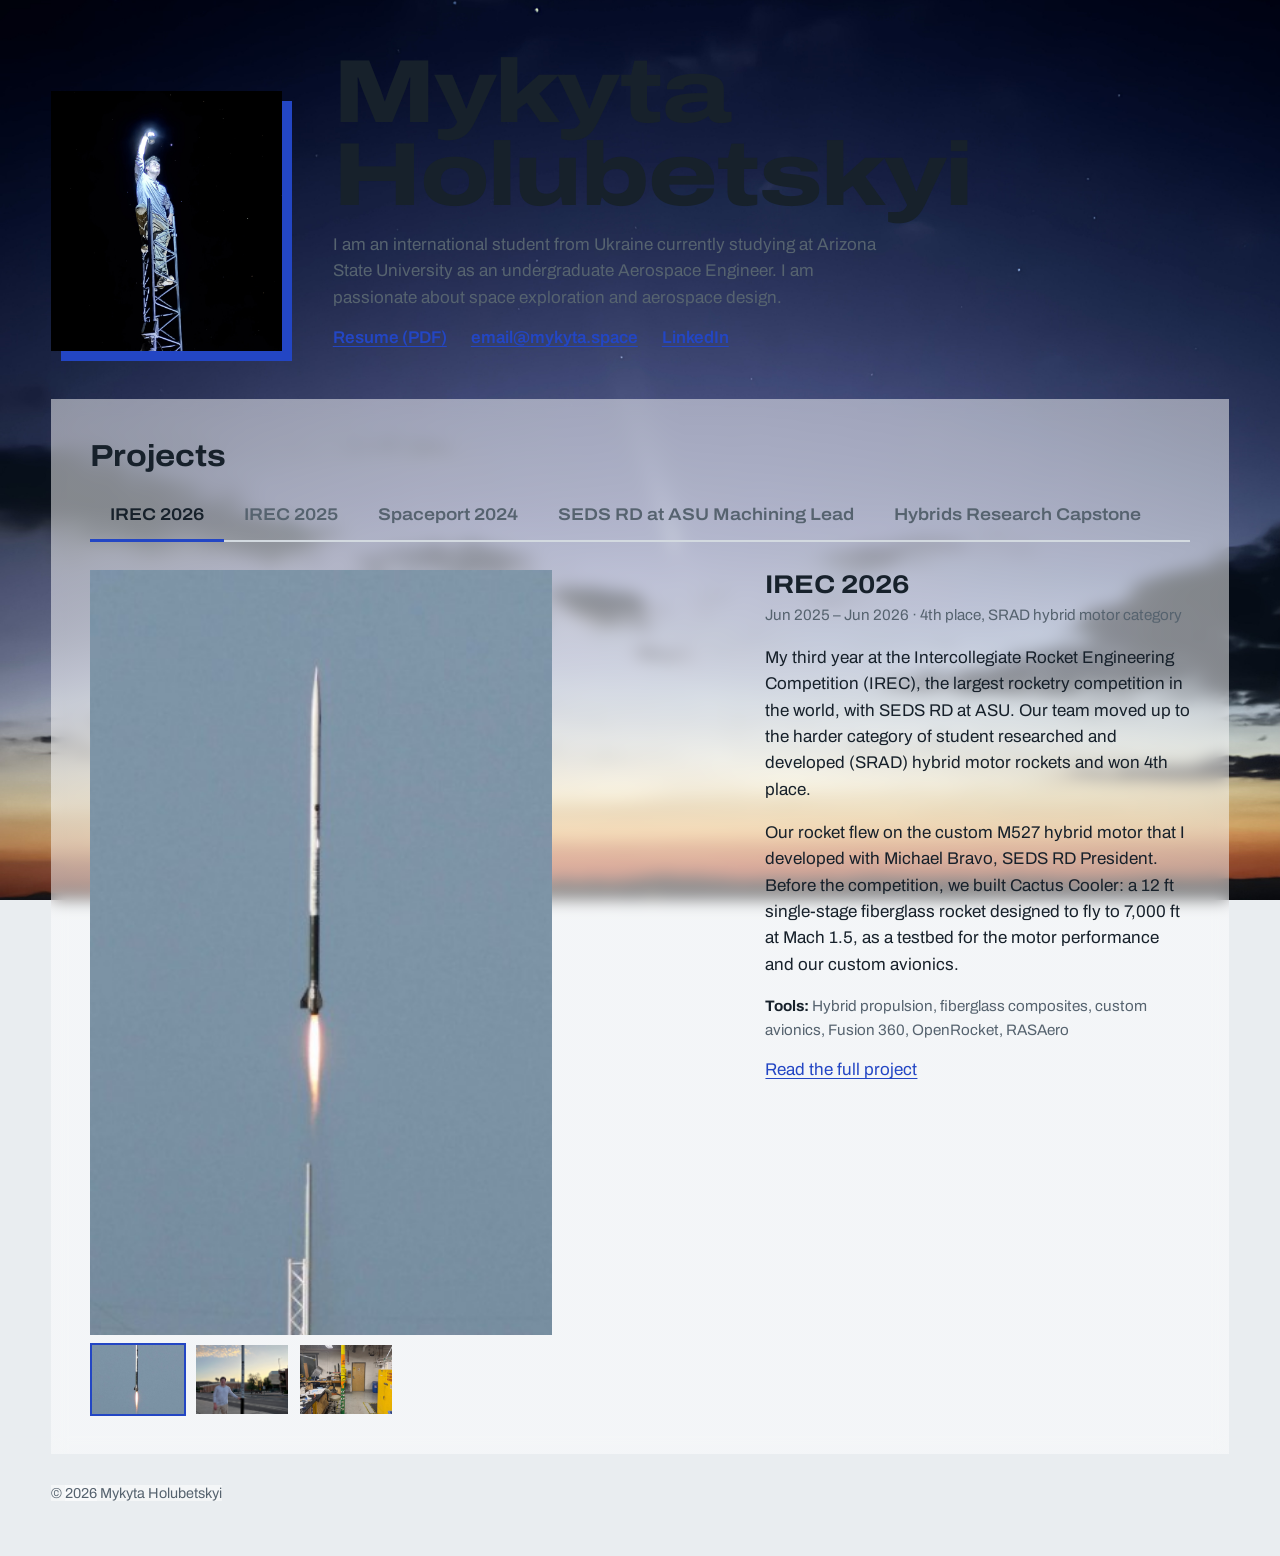
==== commit 7deaa517: "Made gray frames seethrough" ====
--- a/index.html
+++ b/index.html
@@ -33,6 +33,8 @@
       --muted: #56636F;   /* small text */
       --accent:#2346C4;   /* links and highlights */
       --card:  #FFFFFF;   /* content areas */
+      --see-through: 50%; /* how solid the frames are: 100% = solid, 0% = invisible */
+      --glass: color-mix(in srgb, var(--card) var(--see-through), transparent);
     }
     @media (prefers-color-scheme: dark) {
       :root {
@@ -98,22 +100,23 @@
 
     /* ===== SECTIONS ===== */
     .panel {
-      background: var(--card);
+      background: var(--glass);
+      -webkit-backdrop-filter: blur(8px);
+      backdrop-filter: blur(8px);
       padding: clamp(20px, 3vw, 44px);
     }
     .panel + .panel { margin-top: 28px; }
     .panel h2 { font-stretch: 112%; font-size: 1.9rem; line-height: 1.2; margin: 0 0 18px; }
 
     /* Background picture of the Projects section.
-       Change 80% to a lower value to see more of the picture. */
+       The see-through value is set by --see-through at the top. */
     .projects-panel {
       background:
         linear-gradient(
-          color-mix(in srgb, var(--card) 80%, transparent),
-          color-mix(in srgb, var(--card) 80%, transparent)
+          var(--glass),
+          var(--glass)
         ),
-        url("images/projects-background.jpg") center / cover,
-        var(--card);
+        url("images/projects-background.jpg") center / cover;
     }
 
     /* ===== PROJECTS ===== */
@@ -169,7 +172,7 @@
     .tools strong { color: var(--ink); }
 
     footer { margin-top: 28px; color: var(--muted); font-size: 0.9rem; }
-    footer span { background: var(--card); }
+    footer span { background: var(--glass); }
 
     /* ===== PHONES AND SMALL SCREENS ===== */
     @media (max-width: 800px) {
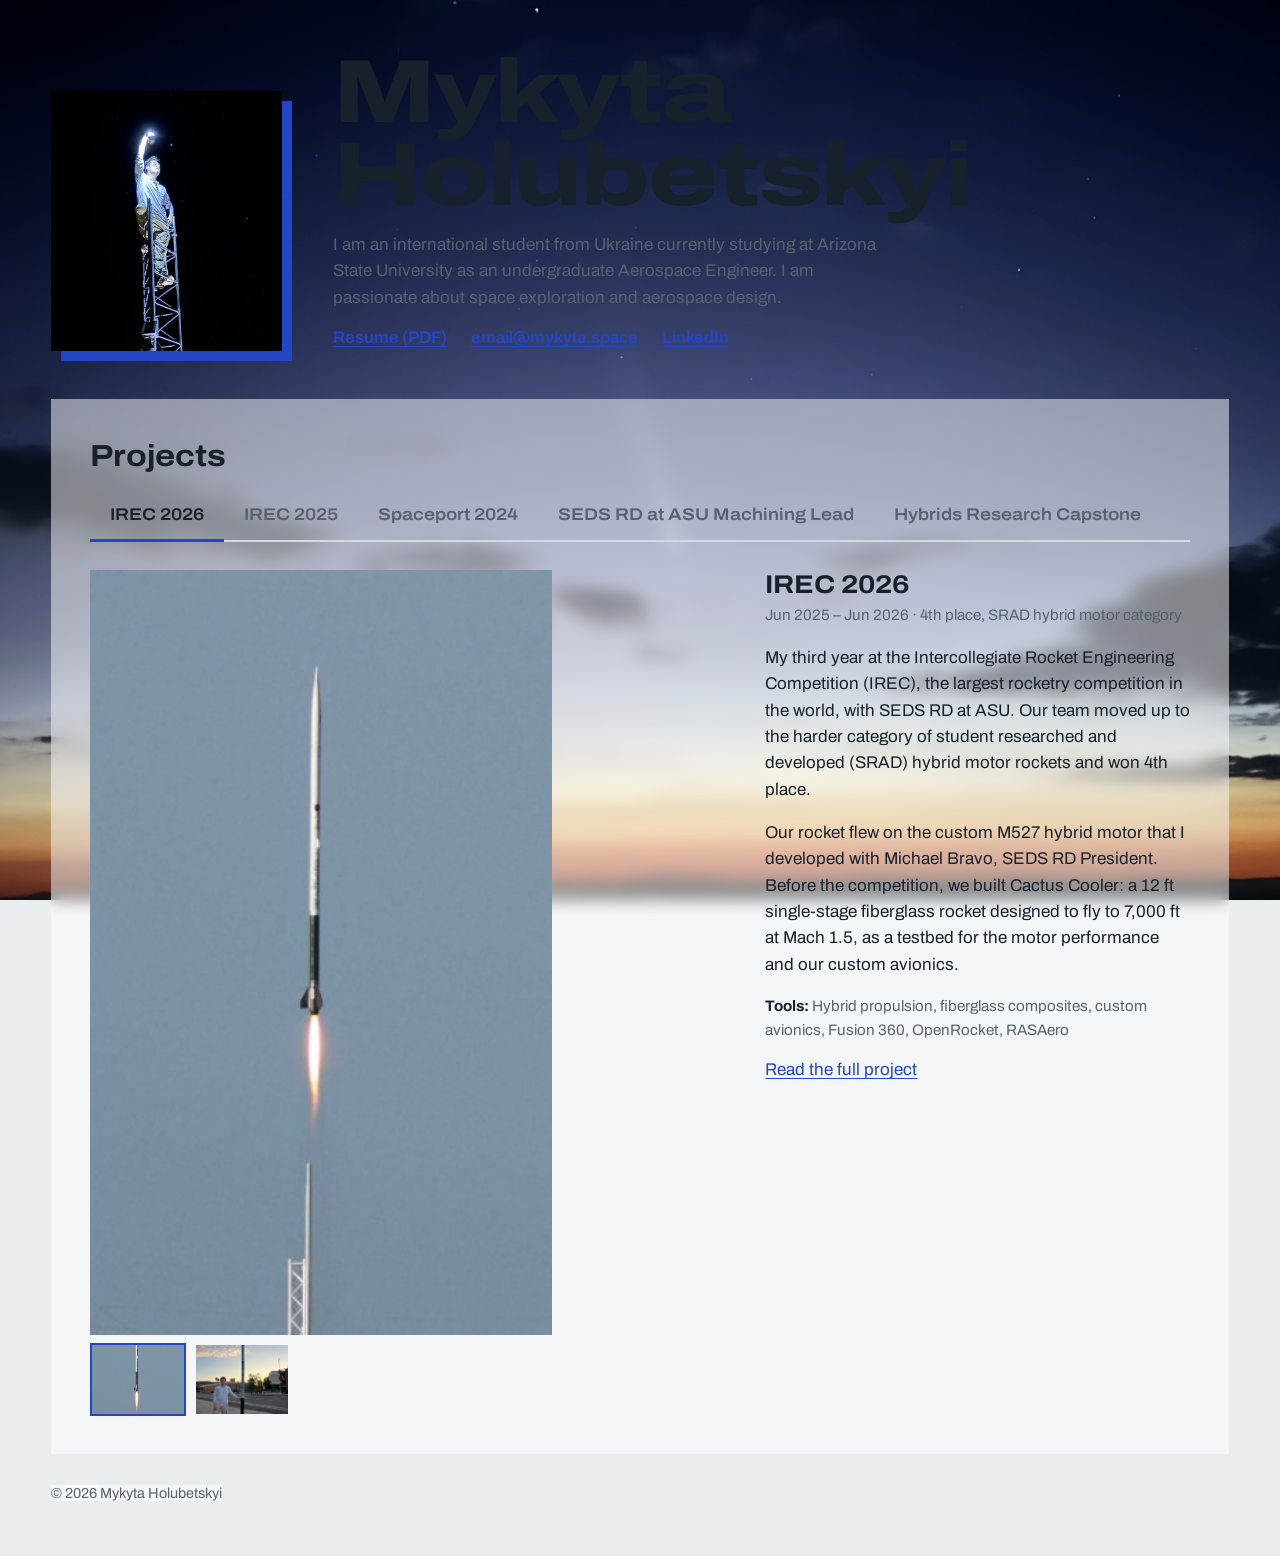
==== commit 10611280: "Extra pictures" ====
--- a/index.html
+++ b/index.html
@@ -226,7 +226,7 @@
             <div class="thumbs">
               <button class="thumb" aria-pressed="true"><img src="images/IREC_2026_1.jpg" alt="IREC 2026, picture 1" onerror="ph(this)"></button>
               <button class="thumb" aria-pressed="false"><img src="images/IREC_2026_2.jpg" alt="IREC 2026, picture 2" onerror="ph(this)"></button>
-              <button class="thumb" aria-pressed="false"><img src="images/Cactus_Cooler_1.jpg" alt="Cactus Cooler rocket" onerror="ph(this)"></button>
+              
             </div>
           </div>
           <div class="project-info">
@@ -247,6 +247,9 @@
               <button class="thumb" aria-pressed="true"><img src="images/IREC_2025_1.jpg" alt="IREC 2025, picture 1" onerror="ph(this)"></button>
               <button class="thumb" aria-pressed="false"><img src="images/IREC_2025_2.jpg" alt="IREC 2025, picture 2" onerror="ph(this)"></button>
               <button class="thumb" aria-pressed="false"><img src="images/IREC_2025_3.jpg" alt="IREC 2025, picture 3" onerror="ph(this)"></button>
+              <button class="thumb" aria-pressed="false"><img src="images/IREC_2025_4.jpg" alt="IREC 2025, picture 3" onerror="ph(this)"></button>
+              <button class="thumb" aria-pressed="false"><img src="images/IREC_2025_5.jpg" alt="IREC 2025, picture 3" onerror="ph(this)"></button>
+              <button class="thumb" aria-pressed="false"><img src="images/IREC_2025_6.jpg" alt="IREC 2025, picture 3" onerror="ph(this)"></button>
             </div>
           </div>
           <div class="project-info">
@@ -265,13 +268,18 @@
             <img class="gallery-main" src="images/Spaceport_2024_1.jpg" alt="Spaceport 2024, picture 1" onerror="ph(this)">
             <div class="thumbs">
               <button class="thumb" aria-pressed="true"><img src="images/Spaceport_2024_1.jpg" alt="Spaceport 2024, picture 1" onerror="ph(this)"></button>
+              <button class="thumb" aria-pressed="true"><img src="images/Spaceport_2024_2.jpg" alt="Spaceport 2024, picture 1" onerror="ph(this)"></button>
+              <button class="thumb" aria-pressed="true"><img src="images/Spaceport_2024_3.jpg" alt="Spaceport 2024, picture 1" onerror="ph(this)"></button>
+              <button class="thumb" aria-pressed="true"><img src="images/Spaceport_2024_4.jpg" alt="Spaceport 2024, picture 1" onerror="ph(this)"></button>
+              <button class="thumb" aria-pressed="true"><img src="images/Spaceport_2024_5.jpg" alt="Spaceport 2024, picture 1" onerror="ph(this)"></button>
+              <button class="thumb" aria-pressed="true"><img src="images/Spaceport_2024_6.jpg" alt="Spaceport 2024, picture 1" onerror="ph(this)"></button>
+              <button class="thumb" aria-pressed="true"><img src="images/Spaceport_2024_7.jpg" alt="Spaceport 2024, picture 1" onerror="ph(this)"></button>
             </div>
           </div>
           <div class="project-info">
             <h3>Spaceport 2024</h3>
             <p class="dates">Sep 2023 – Jun 2024 · Sportsmanship Award</p>
             <p>My first IREC, at the Spaceport America Cup, with SEDS RD at ASU. The club restarted in 2024, and I was part of it from the beginning. On a small team, I worked personally on every part of our rocket, Project Wumbo. Our team won the Sportsmanship Award.</p>
-            <p>In the same year, I earned my NAR Level 1 and Level 2 high-power rocketry certifications. I designed, simulated, launched, and recovered two personal rockets: one significantly modified kit and one built from scratch.</p>
             <p class="tools"><strong>Tools:</strong> OpenRocket, RASAero, Ansys, Fusion 360</p>
             <a href="spaceport-2024.html">Read the full project</a>
           </div>
@@ -296,7 +304,7 @@
             <h3>SEDS RD at ASU Machining Lead</h3>
             <p class="dates">Oct 2023 – Present</p>
             <p>As Lead Machinist for the Students for the Exploration and Development of Space Rocketry Division (SEDS RD) at ASU, I manufacture parts for our competition rockets and motor test hardware.</p>
-            <p>I grew from a member of a small team working on every part of the rocket to leading others on complex collaborative projects. I also led a Rocketry Certification Class of 8 new members, where I taught rocketry fundamentals and guided them to their L1 certification.</p>
+            <p>I grew from a member of a small team working on every part of the rocket to leading others on complex collaborative projects.</p>
             <p class="tools"><strong>Tools:</strong> CNC, lathe, TIG welding, MIG welding, soldering, composites, Fusion 360</p>
             <a href="machining-lead.html">Read the full project</a>
           </div>
@@ -309,6 +317,8 @@
             <div class="thumbs">
               <button class="thumb" aria-pressed="true"><img src="images/Hybrids_1.jpg" alt="Hybrid motor research, picture 1" onerror="ph(this)"></button>
               <button class="thumb" aria-pressed="false"><img src="images/Hybrids_2.jpg" alt="Hybrid motor research, picture 2" onerror="ph(this)"></button>
+              <button class="thumb" aria-pressed="true"><img src="images/Hybrids_1.mp4" alt="Hybrid motor research, picture 1" onerror="ph(this)"></button>
+              <button class="thumb" aria-pressed="false"><img src="images/Hybrids_2.MOV" alt="Hybrid motor research, picture 2" onerror="ph(this)"></button>
             </div>
           </div>
           <div class="project-info">
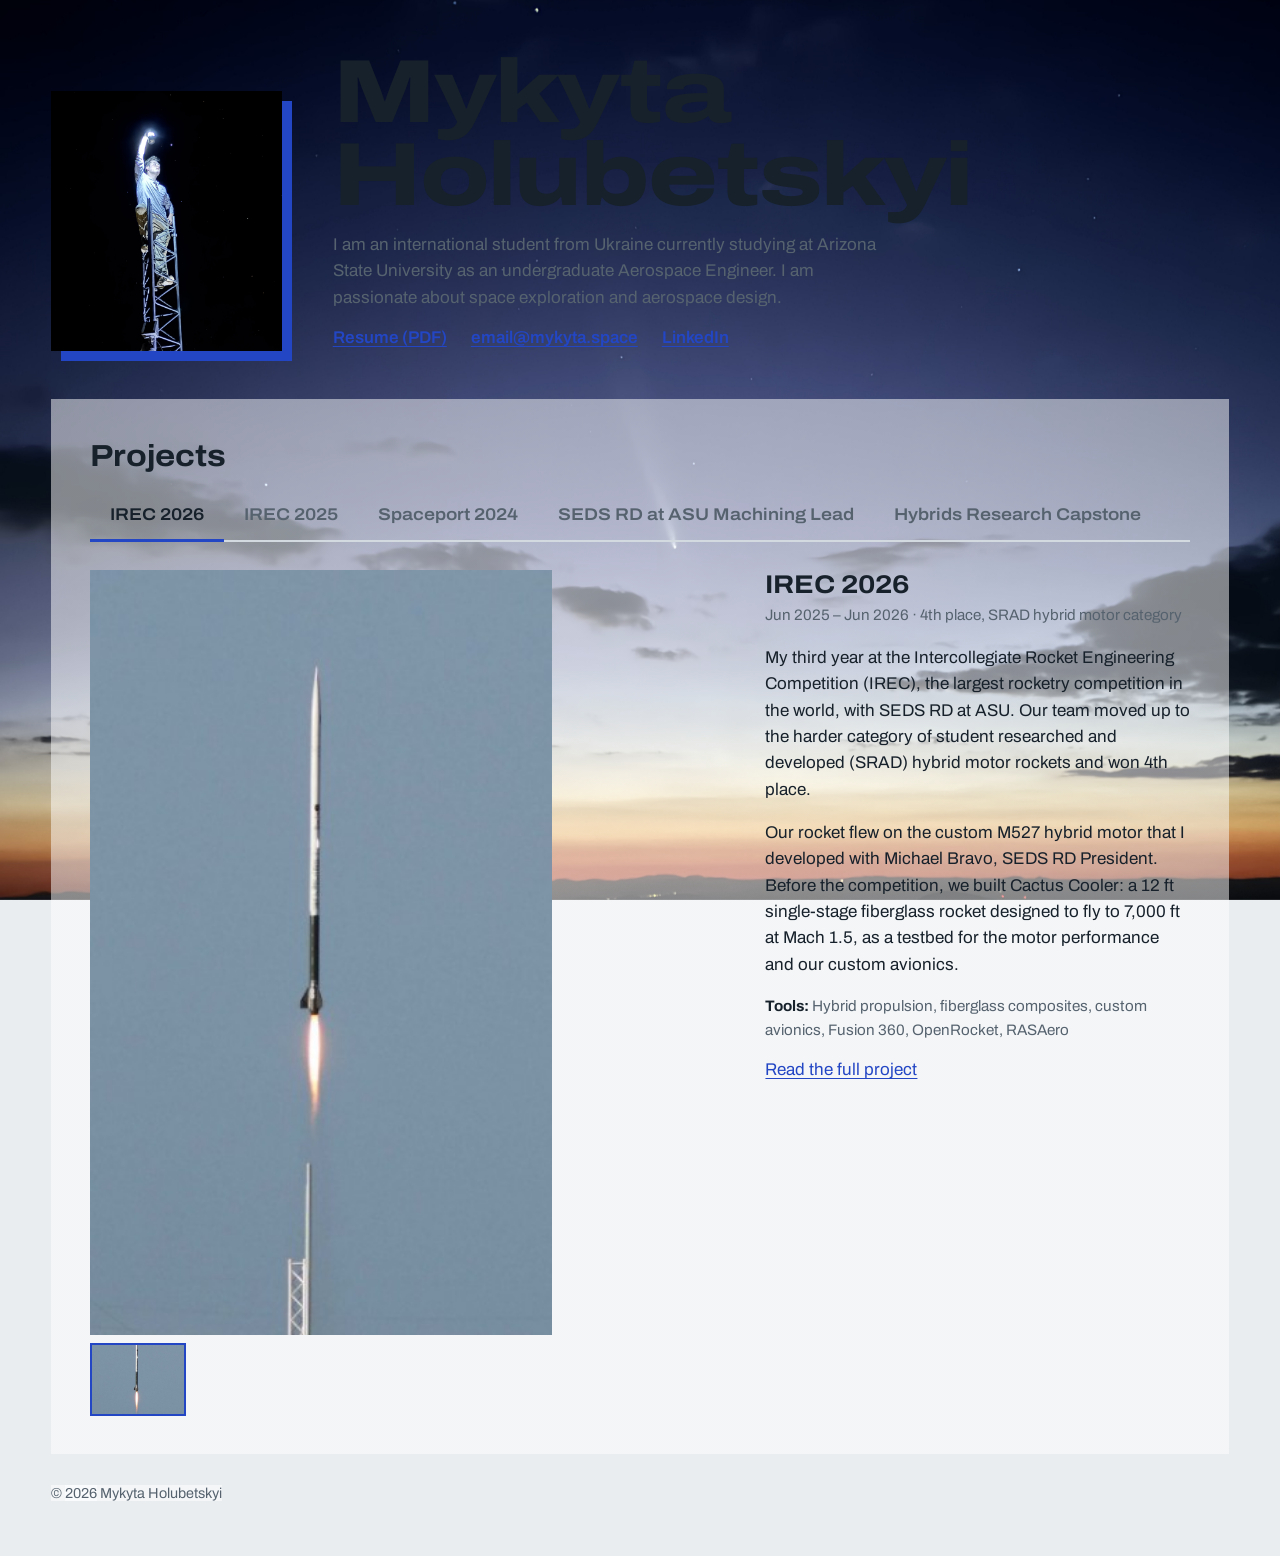
==== commit 6f70a7f8: "Updated Pictures on main and subprojects" ====
--- a/index.html
+++ b/index.html
@@ -53,7 +53,17 @@
       font-size: 1.0625rem;
       line-height: 1.55;
       color: var(--ink);
-      background: var(--paper) url("images/Background.jpg") center / cover fixed;
+      background-color: var(--paper);
+    }
+    /* The background picture is on its own fixed layer.
+       This is much faster than "background-attachment: fixed" when you scroll. */
+    body::before {
+      content: "";
+      position: fixed;
+      inset: 0;
+      z-index: -1;
+      background: url("images/Background.jpg") center / cover no-repeat;
+      transform: translateZ(0);
     }
 
     a { color: var(--accent); text-underline-offset: 3px; }
@@ -101,8 +111,6 @@
     /* ===== SECTIONS ===== */
     .panel {
       background: var(--glass);
-      -webkit-backdrop-filter: blur(8px);
-      backdrop-filter: blur(8px);
       padding: clamp(20px, 3vw, 44px);
     }
     .panel + .panel { margin-top: 28px; }
@@ -164,6 +172,19 @@
     .thumb { width: 96px; padding: 0; background: none; border: 2px solid transparent; cursor: pointer; }
     .thumb img { display: block; width: 100%; aspect-ratio: 4 / 3; object-fit: cover; }
     .thumb[aria-pressed="true"] { border-color: var(--accent); }
+    .gallery-video { display: block; width: 100%; max-height: 85vh; background: #000; }
+    .thumb video { display: block; width: 100%; aspect-ratio: 4 / 3; object-fit: cover; pointer-events: none; background: #000; }
+    .is-video { position: relative; }
+    .play {
+      position: absolute; left: 50%; top: 50%;
+      width: 30px; height: 30px; margin: -15px 0 0 -15px;
+      border-radius: 50%; background: rgba(0, 0, 0, 0.6);
+    }
+    .play::after {
+      content: ""; position: absolute; left: 11px; top: 8px;
+      border-style: solid; border-width: 7px 0 7px 11px;
+      border-color: transparent transparent transparent #fff;
+    }
 
     .project h3 { font-stretch: 112%; font-size: 1.6rem; line-height: 1.2; margin: 0 0 4px; }
     .dates { margin: 0 0 14px; color: var(--muted); font-size: 0.95rem; }
@@ -222,11 +243,10 @@
         <!-- PROJECT 1 -->
         <article id="p1" class="project" role="tabpanel" aria-labelledby="tab-p1">
           <div class="gallery">
-            <img class="gallery-main" src="images/IREC_2026_1.jpg" alt="IREC 2026, picture 1" onerror="ph(this)">
+            <img class="gallery-main" loading="lazy" decoding="async" src="images/IREC_2026_1.jpg" alt="IREC 2026, picture 1" onerror="ph(this)">
             <div class="thumbs">
-              <button class="thumb" aria-pressed="true"><img src="images/IREC_2026_1.jpg" alt="IREC 2026, picture 1" onerror="ph(this)"></button>
-              <button class="thumb" aria-pressed="false"><img src="images/IREC_2026_2.jpg" alt="IREC 2026, picture 2" onerror="ph(this)"></button>
-              
+              <button class="thumb" aria-pressed="true"><img loading="lazy" decoding="async" src="images/IREC_2026_1.jpg" alt="IREC 2026, picture 1" onerror="ph(this)"></button>
+              <button class="thumb" aria-pressed="false"><img loading="lazy" decoding="async" src="images/IREC_2026_2.jpg" alt="IREC 2026, picture 2" onerror="ph(this)"></button>
             </div>
           </div>
           <div class="project-info">
@@ -242,14 +262,14 @@
         <!-- PROJECT 2 -->
         <article id="p2" class="project" role="tabpanel" aria-labelledby="tab-p2" hidden>
           <div class="gallery">
-            <img class="gallery-main" src="images/IREC_2025_1.jpg" alt="IREC 2025, picture 1" onerror="ph(this)">
+            <img class="gallery-main" loading="lazy" decoding="async" src="images/IREC_2025_1.jpg" alt="IREC 2025, picture 1" onerror="ph(this)">
             <div class="thumbs">
-              <button class="thumb" aria-pressed="true"><img src="images/IREC_2025_1.jpg" alt="IREC 2025, picture 1" onerror="ph(this)"></button>
-              <button class="thumb" aria-pressed="false"><img src="images/IREC_2025_2.jpg" alt="IREC 2025, picture 2" onerror="ph(this)"></button>
-              <button class="thumb" aria-pressed="false"><img src="images/IREC_2025_3.jpg" alt="IREC 2025, picture 3" onerror="ph(this)"></button>
-              <button class="thumb" aria-pressed="false"><img src="images/IREC_2025_4.jpg" alt="IREC 2025, picture 3" onerror="ph(this)"></button>
-              <button class="thumb" aria-pressed="false"><img src="images/IREC_2025_5.jpg" alt="IREC 2025, picture 3" onerror="ph(this)"></button>
-              <button class="thumb" aria-pressed="false"><img src="images/IREC_2025_6.jpg" alt="IREC 2025, picture 3" onerror="ph(this)"></button>
+              <button class="thumb" aria-pressed="true"><img loading="lazy" decoding="async" src="images/IREC_2025_1.jpg" alt="IREC 2025, picture 1" onerror="ph(this)"></button>
+              <button class="thumb" aria-pressed="false"><img loading="lazy" decoding="async" src="images/IREC_2025_2.jpg" alt="IREC 2025, picture 2" onerror="ph(this)"></button>
+              <button class="thumb" aria-pressed="false"><img loading="lazy" decoding="async" src="images/IREC_2025_3.jpg" alt="IREC 2025, picture 3" onerror="ph(this)"></button>
+              <button class="thumb" aria-pressed="false"><img loading="lazy" decoding="async" src="images/IREC_2025_4.jpg" alt="IREC 2025, picture 4" onerror="ph(this)"></button>
+              <button class="thumb" aria-pressed="false"><img loading="lazy" decoding="async" src="images/IREC_2025_5.jpg" alt="IREC 2025, picture 5" onerror="ph(this)"></button>
+              <button class="thumb" aria-pressed="false"><img loading="lazy" decoding="async" src="images/IREC_2025_6.jpg" alt="IREC 2025, picture 6" onerror="ph(this)"></button>
             </div>
           </div>
           <div class="project-info">
@@ -265,21 +285,22 @@
         <!-- PROJECT 3 -->
         <article id="p3" class="project" role="tabpanel" aria-labelledby="tab-p3" hidden>
           <div class="gallery">
-            <img class="gallery-main" src="images/Spaceport_2024_1.jpg" alt="Spaceport 2024, picture 1" onerror="ph(this)">
+            <img class="gallery-main" loading="lazy" decoding="async" src="images/Spaceport_2024_1.jpg" alt="Spaceport 2024, picture 1" onerror="ph(this)">
             <div class="thumbs">
-              <button class="thumb" aria-pressed="true"><img src="images/Spaceport_2024_1.jpg" alt="Spaceport 2024, picture 1" onerror="ph(this)"></button>
-              <button class="thumb" aria-pressed="true"><img src="images/Spaceport_2024_2.jpg" alt="Spaceport 2024, picture 1" onerror="ph(this)"></button>
-              <button class="thumb" aria-pressed="true"><img src="images/Spaceport_2024_3.jpg" alt="Spaceport 2024, picture 1" onerror="ph(this)"></button>
-              <button class="thumb" aria-pressed="true"><img src="images/Spaceport_2024_4.jpg" alt="Spaceport 2024, picture 1" onerror="ph(this)"></button>
-              <button class="thumb" aria-pressed="true"><img src="images/Spaceport_2024_5.jpg" alt="Spaceport 2024, picture 1" onerror="ph(this)"></button>
-              <button class="thumb" aria-pressed="true"><img src="images/Spaceport_2024_6.jpg" alt="Spaceport 2024, picture 1" onerror="ph(this)"></button>
-              <button class="thumb" aria-pressed="true"><img src="images/Spaceport_2024_7.jpg" alt="Spaceport 2024, picture 1" onerror="ph(this)"></button>
+              <button class="thumb" aria-pressed="true"><img loading="lazy" decoding="async" src="images/Spaceport_2024_1.jpg" alt="Spaceport 2024, picture 1" onerror="ph(this)"></button>
+              <button class="thumb" aria-pressed="false"><img loading="lazy" decoding="async" src="images/Spaceport_2024_2.jpg" alt="Spaceport 2024, picture 2" onerror="ph(this)"></button>
+              <button class="thumb" aria-pressed="false"><img loading="lazy" decoding="async" src="images/Spaceport_2024_3.jpg" alt="Spaceport 2024, picture 3" onerror="ph(this)"></button>
+              <button class="thumb" aria-pressed="false"><img loading="lazy" decoding="async" src="images/Spaceport_2024_4.jpg" alt="Spaceport 2024, picture 4" onerror="ph(this)"></button>
+              <button class="thumb" aria-pressed="false"><img loading="lazy" decoding="async" src="images/Spaceport_2024_5.jpg" alt="Spaceport 2024, picture 5" onerror="ph(this)"></button>
+              <button class="thumb" aria-pressed="false"><img loading="lazy" decoding="async" src="images/Spaceport_2024_6.jpg" alt="Spaceport 2024, picture 6" onerror="ph(this)"></button>
+              <button class="thumb" aria-pressed="false"><img loading="lazy" decoding="async" src="images/Spaceport_2024_7.jpg" alt="Spaceport 2024, picture 7" onerror="ph(this)"></button>
             </div>
           </div>
           <div class="project-info">
             <h3>Spaceport 2024</h3>
             <p class="dates">Sep 2023 – Jun 2024 · Sportsmanship Award</p>
             <p>My first IREC, at the Spaceport America Cup, with SEDS RD at ASU. The club restarted in 2024, and I was part of it from the beginning. On a small team, I worked personally on every part of our rocket, Project Wumbo. Our team won the Sportsmanship Award.</p>
+            <p>In the same year, I earned my NAR Level 1 and Level 2 high-power rocketry certifications. I designed, simulated, launched, and recovered two personal rockets: one significantly modified kit and one built from scratch.</p>
             <p class="tools"><strong>Tools:</strong> OpenRocket, RASAero, Ansys, Fusion 360</p>
             <a href="spaceport-2024.html">Read the full project</a>
           </div>
@@ -288,16 +309,16 @@
         <!-- PROJECT 4 -->
         <article id="p4" class="project" role="tabpanel" aria-labelledby="tab-p4" hidden>
           <div class="gallery">
-            <img class="gallery-main" src="images/Machining_1.jpg" alt="Machining, picture 1" onerror="ph(this)">
+            <img class="gallery-main" loading="lazy" decoding="async" src="images/Machining_1.jpg" alt="Machining, picture 1" onerror="ph(this)">
             <div class="thumbs">
-              <button class="thumb" aria-pressed="true"><img src="images/Machining_1.jpg" alt="Machining, picture 1" onerror="ph(this)"></button>
-              <button class="thumb" aria-pressed="false"><img src="images/Machining_2.jpg" alt="Machining, picture 2" onerror="ph(this)"></button>
-              <button class="thumb" aria-pressed="false"><img src="images/Machining_3.jpg" alt="Machining, picture 3" onerror="ph(this)"></button>
-              <button class="thumb" aria-pressed="false"><img src="images/Machining_4.jpg" alt="Machining, picture 4" onerror="ph(this)"></button>
-              <button class="thumb" aria-pressed="false"><img src="images/Machining_5.jpg" alt="Machining, picture 5" onerror="ph(this)"></button>
-              <button class="thumb" aria-pressed="false"><img src="images/Machining_6.jpg" alt="Machining, picture 6" onerror="ph(this)"></button>
-              <button class="thumb" aria-pressed="false"><img src="images/Machining_7.jpg" alt="Machining, picture 7" onerror="ph(this)"></button>
-              <button class="thumb" aria-pressed="false"><img src="images/Machining_8.jpg" alt="Machining, picture 8" onerror="ph(this)"></button>
+              <button class="thumb" aria-pressed="true"><img loading="lazy" decoding="async" src="images/Machining_1.jpg" alt="Machining, picture 1" onerror="ph(this)"></button>
+              <button class="thumb" aria-pressed="false"><img loading="lazy" decoding="async" src="images/Machining_2.jpg" alt="Machining, picture 2" onerror="ph(this)"></button>
+              <button class="thumb" aria-pressed="false"><img loading="lazy" decoding="async" src="images/Machining_3.jpg" alt="Machining, picture 3" onerror="ph(this)"></button>
+              <button class="thumb" aria-pressed="false"><img loading="lazy" decoding="async" src="images/Machining_4.jpg" alt="Machining, picture 4" onerror="ph(this)"></button>
+              <button class="thumb" aria-pressed="false"><img loading="lazy" decoding="async" src="images/Machining_5.jpg" alt="Machining, picture 5" onerror="ph(this)"></button>
+              <button class="thumb" aria-pressed="false"><img loading="lazy" decoding="async" src="images/Machining_6.jpg" alt="Machining, picture 6" onerror="ph(this)"></button>
+              <button class="thumb" aria-pressed="false"><img loading="lazy" decoding="async" src="images/Machining_7.jpg" alt="Machining, picture 7" onerror="ph(this)"></button>
+              <button class="thumb" aria-pressed="false"><img loading="lazy" decoding="async" src="images/Machining_8.jpg" alt="Machining, picture 8" onerror="ph(this)"></button>
             </div>
           </div>
           <div class="project-info">
@@ -313,12 +334,13 @@
         <!-- PROJECT 5 -->
         <article id="p5" class="project" role="tabpanel" aria-labelledby="tab-p5" hidden>
           <div class="gallery">
-            <img class="gallery-main" src="images/Hybrids_1.jpg" alt="Hybrid motor research, picture 1" onerror="ph(this)">
+            <img class="gallery-main" loading="lazy" decoding="async" src="images/Hybrids_1.jpg" alt="Hybrid motor research, picture 1" onerror="ph(this)">
+            <video class="gallery-video" controls playsinline preload="none" hidden></video>
             <div class="thumbs">
-              <button class="thumb" aria-pressed="true"><img src="images/Hybrids_1.jpg" alt="Hybrid motor research, picture 1" onerror="ph(this)"></button>
-              <button class="thumb" aria-pressed="false"><img src="images/Hybrids_2.jpg" alt="Hybrid motor research, picture 2" onerror="ph(this)"></button>
-              <button class="thumb" aria-pressed="true"><img src="images/Hybrids_1.mp4" alt="Hybrid motor research, picture 1" onerror="ph(this)"></button>
-              <button class="thumb" aria-pressed="false"><img src="images/Hybrids_2.MOV" alt="Hybrid motor research, picture 2" onerror="ph(this)"></button>
+              <button class="thumb" aria-pressed="true"><img loading="lazy" decoding="async" src="images/Hybrids_1.jpg" alt="Hybrid motor research, picture 1" onerror="ph(this)"></button>
+              <button class="thumb" aria-pressed="false"><img loading="lazy" decoding="async" src="images/Hybrids_2.jpg" alt="Hybrid motor research, picture 2" onerror="ph(this)"></button>
+              <button class="thumb is-video" aria-pressed="false" data-video="images/Hybrids_1.mp4" data-alt="Hybrid motor test, video 1" aria-label="Play Hybrid motor test, video 1"><video src="images/Hybrids_1.mp4#t=0.1" muted playsinline preload="none" aria-hidden="true"></video><span class="play" aria-hidden="true"></span></button>
+              <button class="thumb is-video" aria-pressed="false" data-video="images/Hybrids_2.MOV" data-alt="Hybrid motor test, video 2" aria-label="Play Hybrid motor test, video 2"><video src="images/Hybrids_2.MOV#t=0.1" muted playsinline preload="none" aria-hidden="true"></video><span class="play" aria-hidden="true"></span></button>
             </div>
           </div>
           <div class="project-info">
@@ -433,24 +455,43 @@
       document.getElementById("projects").scrollIntoView();
     })();
 
-    // Picture galleries: select a small picture to show it large
+    // Picture galleries: select a small picture or video to show it large
     document.querySelectorAll(".gallery").forEach(function (g) {
       var big = g.querySelector(".gallery-main");
+      var vid = g.querySelector(".gallery-video");
       var thumbs = g.querySelectorAll(".thumb");
       thumbs.forEach(function (b) {
         b.addEventListener("click", function () {
-          var img = b.querySelector("img");
-          if (big.src === img.src) return;
-          big.src = img.src;
-          big.alt = img.alt;
-          if (big.animate && !reduceMotion.matches) {
-            big.animate([{ opacity: 0.25 }, { opacity: 1 }], { duration: 300, easing: "ease-out" });
+          var shown;
+          var videoSrc = b.getAttribute("data-video");
+          if (videoSrc && vid) {
+            big.hidden = true;
+            vid.hidden = false;
+            if (vid.getAttribute("src") !== videoSrc) vid.src = videoSrc;
+            vid.play().catch(function () {});
+            shown = vid;
+          } else {
+            var img = b.querySelector("img");
+            if (vid) { vid.pause(); vid.hidden = true; }
+            big.hidden = false;
+            if (big.src !== img.src) { big.src = img.src; big.alt = img.alt; }
+            shown = big;
+          }
+          if (shown.animate && !reduceMotion.matches) {
+            shown.animate([{ opacity: 0.25 }, { opacity: 1 }], { duration: 300, easing: "ease-out" });
           }
           thumbs.forEach(function (x) { x.setAttribute("aria-pressed", x === b); });
         });
       });
     });
 
+    // Stop a video when you change to a different project
+    tabs.forEach(function (t) {
+      t.addEventListener("click", function () {
+        document.querySelectorAll(".gallery-video").forEach(function (v) { v.pause(); });
+      });
+    });
+
     document.getElementById("year").textContent = new Date().getFullYear();
   </script>
 </body>
